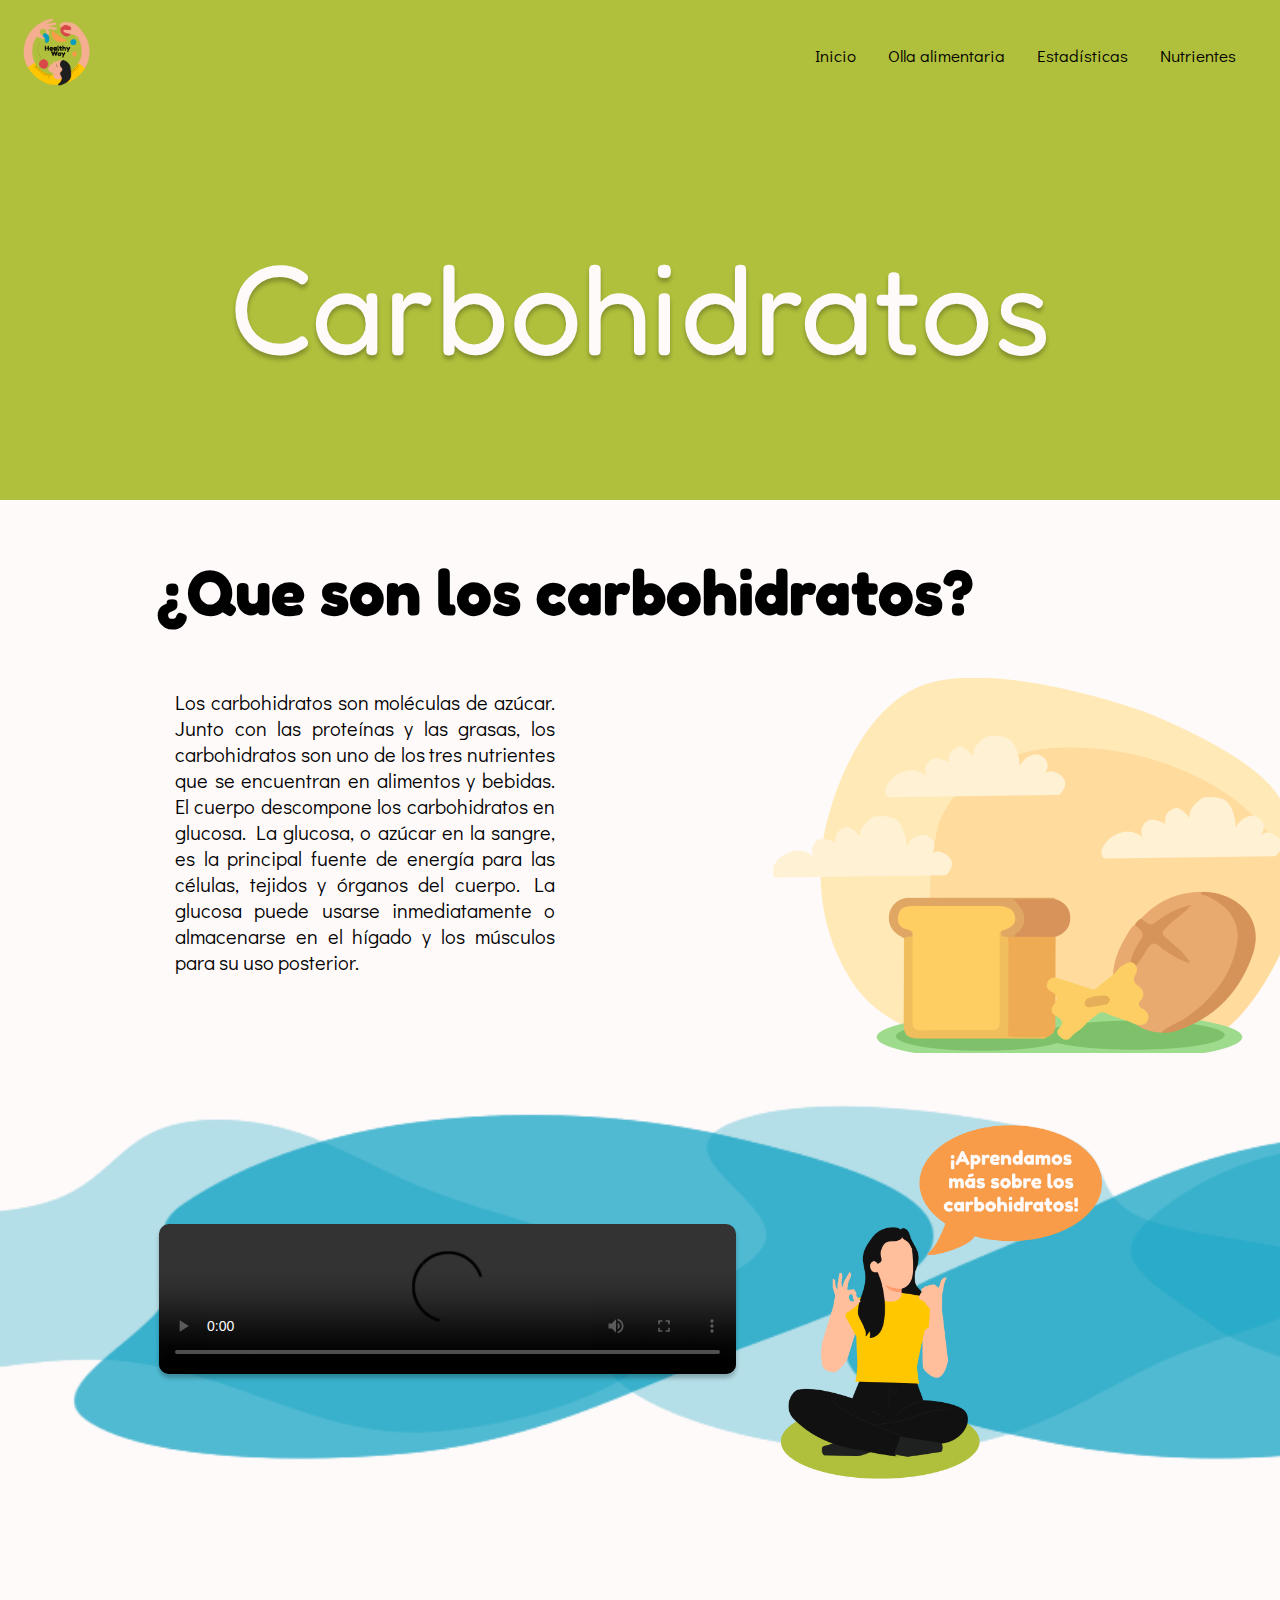
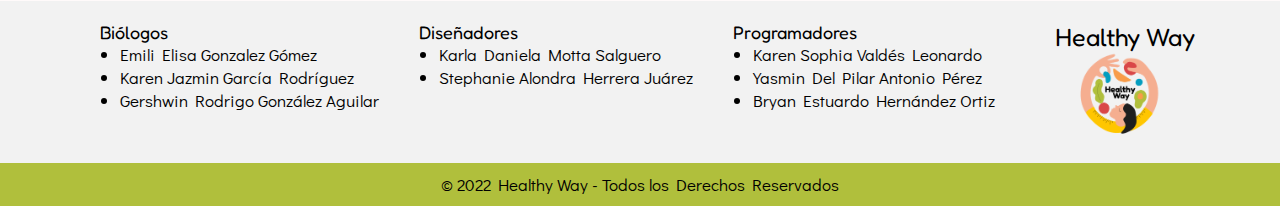
==== carbohidratos.html @ bb840975 "Se agrega footer a las demás pestañas" ====
<!DOCTYPE html>
<html lang="en">
<head>
    <!--LINKS CSS-->
    <link rel="stylesheet" href="Css/para_header.css">
    <link rel="stylesheet" href="Css/carbohidratos/información.css">
    <link rel="stylesheet" href="Css/carbohidratos/video.css">
    <link rel="stylesheet" href="Css/carbohidratos/alimentos.css">
    <link rel="stylesheet" href="Css/configuracion.css">
    <link rel="stylesheet" href="Css/footer.css">


    <!--LINK DE TIPOGRAFÍAS-->
        <!--FREDOKA ONE-->
    <link rel="preconnect" href="https://fonts.googleapis.com">
    <link rel="preconnect" href="https://fonts.gstatic.com" crossorigin>
    <link href="https://fonts.googleapis.com/css2?family=Fredoka+One&display=swap" rel="stylesheet">
    
        <!--DIDACT GOTHIC-->
    <link rel="preconnect" href="https://fonts.googleapis.com">
    <link rel="preconnect" href="https://fonts.gstatic.com" crossorigin>
    <link href="https://fonts.googleapis.com/css2?family=Didact+Gothic&display=swap" rel="stylesheet">

    <!--LOGO DE APLICACIÓN (PESTAÑA)-->
    <link rel="icon" href="./img/healthy-way-logo 1.png">
    <title>Carbohidratos</title>
</head>
<body>
    
    <!--SECCÓN YASMIN ANTONIO-->
    <!-- Header -->
    <div id="header" class="header"></div>

    <!-- Sección informativa -->
    <!-- Sección de video -->
    <div id="Info_Carbo" class="Info_Carbo"></div>

    <!--INFORMACIÓN SOBRE NUTRIENTES RICOS EN CARBOHIDRATOS-->
    <section id="alimentoC"></section>
    
    <!-- INFORMACIÓN DE INTEGRANTES DE EQUIPO HEALTHY WAY / YASMIN ANTONIO-->
    <footer id="colegas" class="colegas"></footer>
  

    <script src="./Js/carbohidratos.js" type="module"></script>
</body>
</html>
---- Css/para_header.css ----
/*ESTA ES LA BASE DEL HEADER*/
@media screen and  (max-width:136.5rem){
*{
    margin: 0px;
    padding: 0px;
    text-decoration: none;
    box-sizing: border-box;
    font-size: 17px;
    font-family: 'Didact Gothic', sans-serif;
}
.header{
    width: 100%;
    height: auto;
}
.para_header{
    width: 100%;
    height: 50rem;
    padding: 16px; 
    display: flex;
    background-color: var(--amarillo);
    flex-direction: column;
    justify-content: space-between;
    align-items: center;
    background-repeat: no-repeat;
    background-size: cover;
   
}
.para_header2{
    width: 100%;
    height: 50rem;
    padding: 16px; 
    display: flex;
    background-color: var(--verde);
    flex-direction: column;
    justify-content: space-between;
    align-items: center;
    background-repeat: no-repeat;
    background-size: cover;
}
.menu_principal{
    width:97vw;
    display: flex;
    flex-direction: row;
    justify-content: space-between;
}
.logo{
    width: 73px;
    height: 73px;
}
.nav{
    list-style: none;
    display: flex;
    width: 100%;
    justify-content: end;
    padding: 1%;
}
.para_menu{
    width: 70%;
    display: flex;
    justify-content: center;
    align-items: center;
}
.para_img{
    width: 30%;
}
.a{
    padding: 0px 16px ;
    color: #000000;
    
}

.a:hover{
    background-color: var(--blanco);
    border-radius: 2rem;
    padding: 10px 25px 10px 25px ;
    transition: 0.8s;
}
/*TITULO PROTEINAS*/
.titulo_proteina{
    width: 100%;
    height: auto;
    margin-bottom: 8%;
}
.tituloParaProteina{
    font-family: Fredoka One;
    font-size: 128px;
    font-weight: 400;
    line-height: 155px;
    letter-spacing: 0em;
    text-align: center;

    text-shadow: 0px 4px 4px rgba(0, 0, 0, 0.25);
    color: var(--blanco);
}
}
@media screen and  (max-width:37.5rem){

    .tituloParaProteina{
        color: violet;
    }

}
---- Css/carbohidratos/información.css ----
.Info_Carbo{
    width: 100%;
    height: auto;
    display: flex;
    flex-direction: row;
    justify-content: center;
}
.area2{
    width: 100%;
    margin: auto;
}
.alimentocar{
    width: 536px;
    height: 375px;
    margin-top: -35rem;
    margin-left: 80rem;
   
}
.paraTexto2{
    
    padding: 4%;
    display: flex;
    flex-direction: column;
    justify-content: center;
    align-items: center;
    border-top-left-radius: 2rem;
    border-top-right-radius: 2rem;
}

.titulo2{
    font-family:'Fredoka One', cursive;
    font-size: 64px;
    letter-spacing: 0em;
    text-align: left;
    margin-bottom: 1.5%;
    margin-left: -15rem;

}
.parrafo2{
    width: 380px;
    
    font-family: 'Didact Gothic', sans-serif;
    font-style: normal;
    font-size: 20px;
    text-align: justify;
    margin-left: -55rem;
    margin-top: 4rem;

}
---- Css/carbohidratos/video.css ----
.para_video2{
    width: 100%;
    margin: auto;
    padding: 5%;
    background-image: url(/img/Group_58.png);
    background-repeat: no-repeat;
    background-size: cover;
    margin-bottom: 3rem;
    
    display: flex;
    flex-direction: row;
    justify-content: center;
    align-items: center;
}
.elementosV2{
    width: 80%;
    display: flex;
    flex-direction: row;
    justify-content: center;
    align-items: center;
}
.contenedor_video2{
    width: 60%;

}
.video2{
    width: 100%;
    border-radius: 10px;
    box-shadow: 0px 4px 4px 0px rgba(0, 0, 0, 0.25);

}
.contenedor_personaje{
    width: 40%;
    display: flex;
    justify-content: center;
    align-items: center;
}
.sentadoDialogo{
    width: 90%;
}
---- Css/carbohidratos/alimentos.css ----
.alimentosC{
    width: 100%;
    height: auto;
    display: flex;
    justify-content: center;
    align-items: center;
    margin-bottom: 2%;
   
}
.ConoceC{
    width: 90%;
    height: auto;
    display: flex;
    justify-content: center;
    align-items: center;
}
.tituloC{
    font-family:'Fredoka One', cursive;
    font-size: 64px;
    text-align: center;
    display: none;
}
---- Css/configuracion.css ----
*{
    margin: 0;
    padding: 0;
    box-sizing: border-box;
}
html{
    font-size: 10px;
}
body{
    background-color: var(--blanco);
}

:root{
    --titulo: 'Fredoka One', cursive;
    --texto: 'Didact Gothic', sans-serif;

    /***************** COLORES **********************/
    --celeste: #049DBF;
    --verde: #B0BF3C;
    --amarillo: #FFC600;
    --naranja: #F89C49;
    --piel: #F6AE91;
    --rojo: #D94748;
    --blanco: #FFFAFA;
    --negro: #181818;

    /************** TAMAÑO (OPCIONAL)*************/
    --titulo1: 24px;
    --texto1: 14px;

}


@media screen and  (min-width:37.5rem){
    
}
@media screen and  (max-width:136.5rem){
    
}
@media screen and  (max-width:192rem){
    
}
---- Css/footer.css ----
.colegas{
    background-color: #F2F2F2;
    width: 100%;
    height: auto;

    display: flex;
    flex-direction: column;
    justify-content: center;
}
.caja1{
    display: flex;
    flex-direction: row;
    justify-content: center;
    padding-bottom: 2.5rem;
}

.carrera{
    font-family: 'Fredoka One';
    font-style: normal;
    font-weight: 400;
    font-size: 18px;
    line-height: 22px;
    margin-left: -2rem;
}
.nombre0{
    font-family: 'Fredoka One';
    font-style: normal;
    font-weight: 400;
    font-size: 2.5rem;
    line-height: 22px;

    padding-top: 2.5rem;
    padding-left: 4rem;
}
.logofooter{
    width: 86px;
    height: 87px;
    margin-top: 5rem;
    margin-left: -12rem;
}
.biologos{
   padding-left: -0.5rem;
   padding-top: 2rem;
   padding-right: 2rem;
   padding-bottom: 2rem;
}
.diseñadoras{
    padding-left: 4rem;
   padding-top: 2rem;
   padding-right: 2rem;
   padding-bottom: 2rem;
}
.programadores{
    padding-left: 4rem;
   padding-top: 2rem;
   padding-right: 2rem;
   padding-bottom: 2rem;
}
.derechos{
    width: 100%;
    height: 43px;
    background-color: var(--verde);
    display: flex;
    flex-direction: column;
    justify-content: center;

    text-align: center;
}
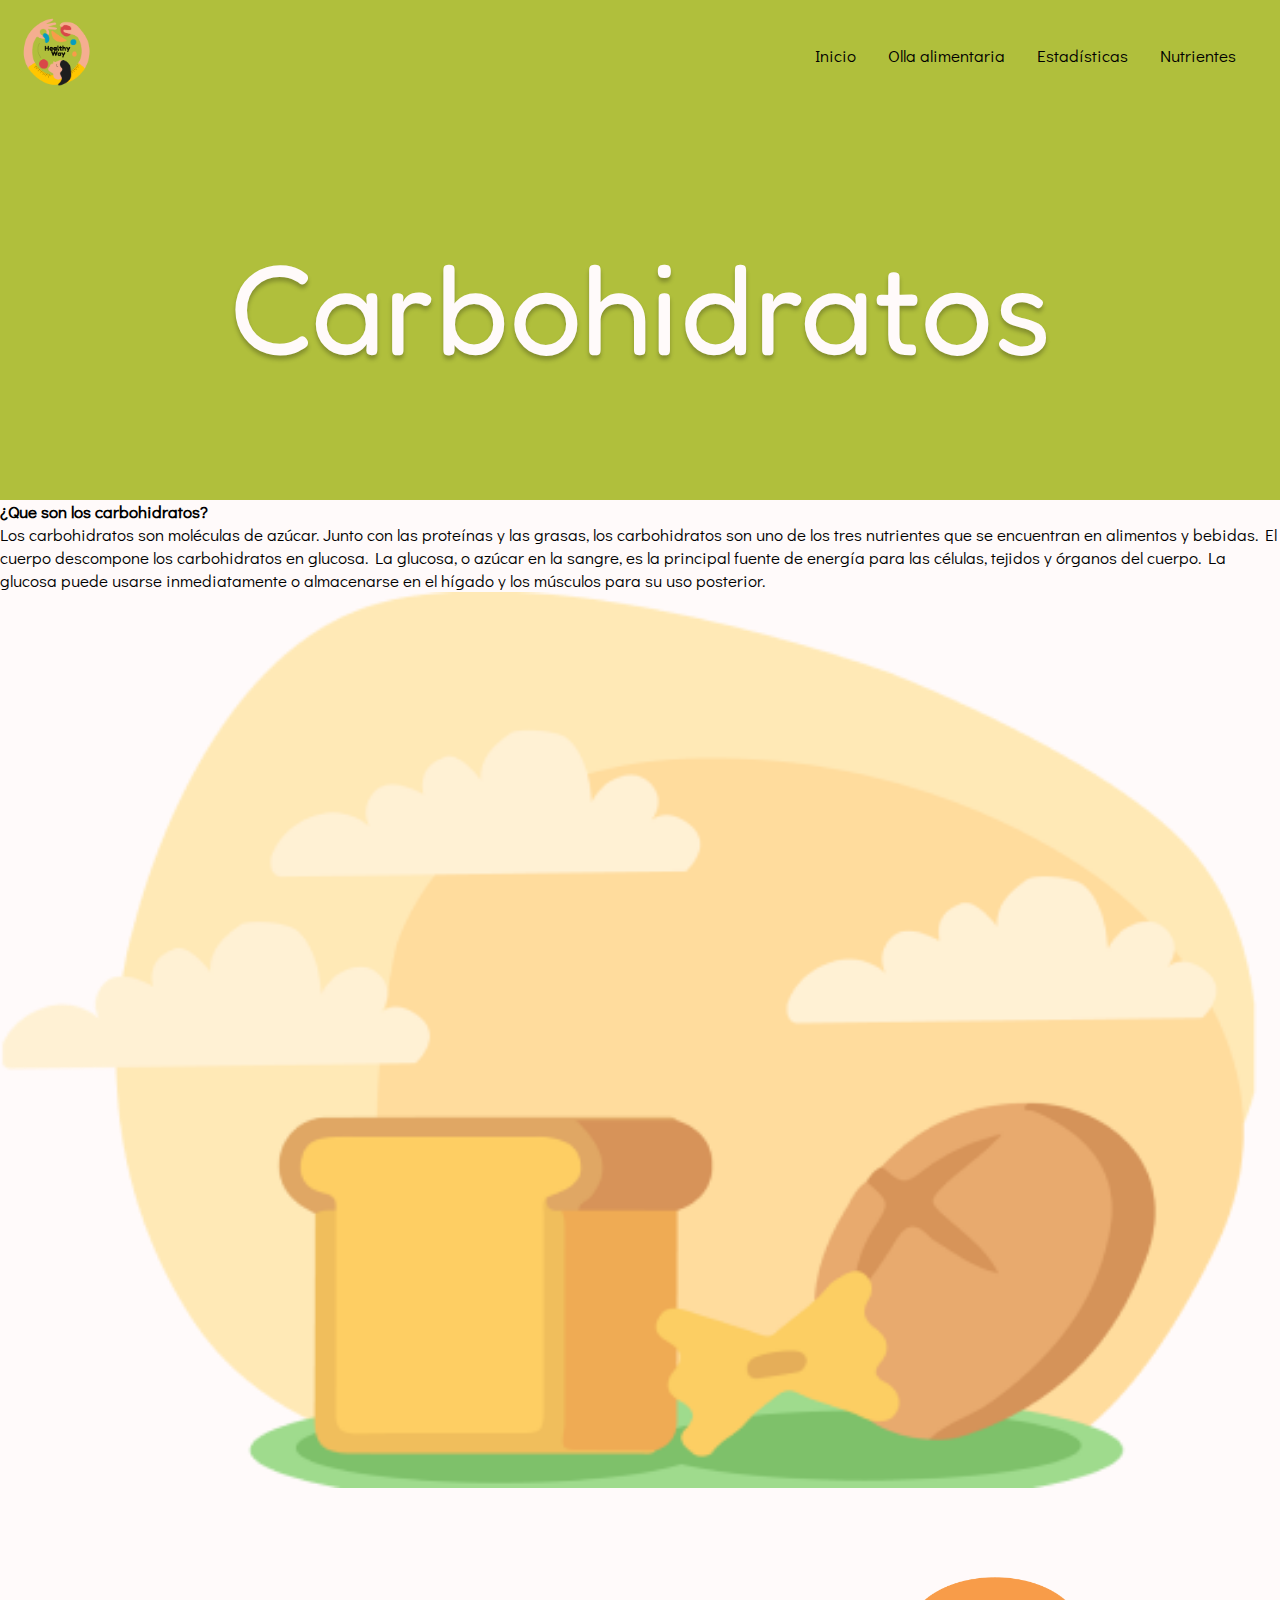
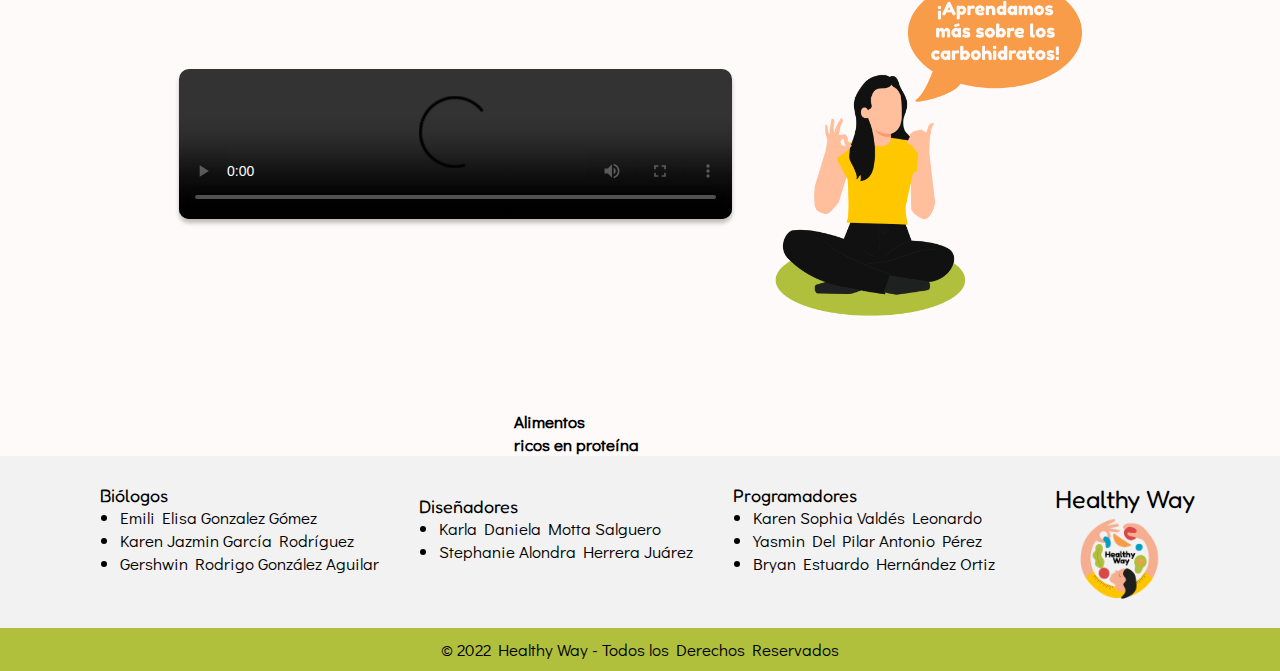
==== commit c2f2c6c3: "Se termina soporte para proteinas, el día 25 de septiembre. -Karen Valdés" ====
--- a/carbohidratos.html
+++ b/carbohidratos.html
@@ -1,6 +1,7 @@
 <!DOCTYPE html>
 <html lang="en">
 <head>
+    <meta name="viewport" content="width=device-width,initial-scale=1,maximum-scale=1"> 
     <!--LINKS CSS-->
     <link rel="stylesheet" href="Css/para_header.css">
     <link rel="stylesheet" href="Css/carbohidratos/información.css">
@@ -8,6 +9,8 @@
     <link rel="stylesheet" href="Css/carbohidratos/alimentos.css">
     <link rel="stylesheet" href="Css/configuracion.css">
     <link rel="stylesheet" href="Css/footer.css">
+    <!--ESTE ES RESPONSIVE PARA TELEFONO-->
+    <link rel="stylesheet" href="Css/responsive/para_telefono.css">
 
 
     <!--LINK DE TIPOGRAFÍAS-->
--- a/Css/para_header.css
+++ b/Css/para_header.css
@@ -1,5 +1,4 @@
 /*ESTA ES LA BASE DEL HEADER*/
-@media screen and  (max-width:136.5rem){
 *{
     margin: 0px;
     padding: 0px;
@@ -7,6 +6,9 @@
     box-sizing: border-box;
     font-size: 17px;
     font-family: 'Didact Gothic', sans-serif;
+}
+.img_de_proteinas{
+    display: none;
 }
 .header{
     width: 100%;
@@ -24,18 +26,6 @@
     background-repeat: no-repeat;
     background-size: cover;
    
-}
-.para_header2{
-    width: 100%;
-    height: 50rem;
-    padding: 16px; 
-    display: flex;
-    background-color: var(--verde);
-    flex-direction: column;
-    justify-content: space-between;
-    align-items: center;
-    background-repeat: no-repeat;
-    background-size: cover;
 }
 .menu_principal{
     width:97vw;
@@ -92,11 +82,59 @@
     text-shadow: 0px 4px 4px rgba(0, 0, 0, 0.25);
     color: var(--blanco);
 }
+.para_header2{
+    width: 100%;
+    height: 50rem;
+    padding: 16px; 
+    display: flex;
+    background-color: var(--verde);
+    flex-direction: column;
+    justify-content: space-between;
+    align-items: center;
+    background-repeat: no-repeat;
+    background-size: cover;
 }
-@media screen and  (max-width:37.5rem){
+@media (max-width:37.5rem){
+    *{
+        font-size: 1rem;
+    }
+    .Img1{
+        display: none;
+    }
+    .menu_principal{
+        margin-top: 4%;
+    }
+    .logo{
+        width: 40px;
+        height: 40px;
 
+    }
+    .para_menu{
+        width: 90%;
+    }
+    .para_img{
+        width: 10%;
+    }
+    .header{
+        padding: 0px;
+        justify-content: center;
+        align-items: center;
+    }
+    .general{
+        margin: 0px;
+    }
     .tituloParaProteina{
-        color: violet;
+        font-size: 50px;
+    }
+    .para_header{
+        height: 40rem;
+        justify-content: start;
+    }
+    .img_de_proteinas{
+        margin: auto;
+        width: 85%;
+        display: flex;
+        margin-top: -20%;
     }
 
 }--- a/Css/carbohidratos/información.css
+++ b/Css/carbohidratos/información.css
@@ -1,49 +1,79 @@
-.Info_Carbo{
+.Info_Pro{
     width: 100%;
     height: auto;
+    justify-content: center;
+    align-items: center;
+    margin-top: 2rem;
+}
+.area{
+    width: 100%;
+    margin: auto;
     display: flex;
     flex-direction: row;
     justify-content: center;
 }
-.area2{
-    width: 100%;
-    margin: auto;
+.Img1{
+    width: 48rem;
 }
-.alimentocar{
-    width: 536px;
-    height: 375px;
-    margin-top: -35rem;
-    margin-left: 80rem;
-   
-}
-.paraTexto2{
-    
+.paraTexto{
+    width: 50%;
     padding: 4%;
     display: flex;
     flex-direction: column;
     justify-content: center;
     align-items: center;
-    border-top-left-radius: 2rem;
-    border-top-right-radius: 2rem;
+
+}
+.paraTexto .titulo{
+    font-size: 43px;
 }
 
-.titulo2{
-    font-family:'Fredoka One', cursive;
-    font-size: 64px;
+.titulo{
+    font-family: Fredoka One;
+    font-weight: 400;
+    line-height: 77px;
     letter-spacing: 0em;
     text-align: left;
     margin-bottom: 1.5%;
-    margin-left: -15rem;
 
 }
-.parrafo2{
-    width: 380px;
-    
+.parrafo{
     font-family: 'Didact Gothic', sans-serif;
-    font-style: normal;
-    font-size: 20px;
-    text-align: justify;
-    margin-left: -55rem;
-    margin-top: 4rem;
+    font-size: 25.2px;
+    font-weight: 400;
+    line-height: 37px;
+    letter-spacing: 0em;
+    text-align:justify;
+
+}
+.nutri{
+    display: none;
+}
+
+@media (max-width:37.5rem){
+
+.paraTexto{
+    width: 100%;
+    margin-top: 4%;
+    padding: 5%;
+}
+.paraTexto .titulo{
+    font-size: 27px;
+}
+.parrafo{
+    font-size: 17px;
+}
+.para_nutri{
+    width: 100%;
+    height: auto;
+    display: flex;
+    justify-content: center;
+    align-items: center;
+}
+.nutri{
+    width: 70%;
+    display: flex;
+}
+
 
 }--- a/Css/carbohidratos/video.css
+++ b/Css/carbohidratos/video.css
@@ -2,7 +2,7 @@
     width: 100%;
     margin: auto;
     padding: 5%;
-    background-image: url(/img/Group_58.png);
+    background-image: url(https://i.postimg.cc/bYBq7Z0P/Group-58.png);
     background-repeat: no-repeat;
     background-size: cover;
     margin-bottom: 3rem;
@@ -37,4 +37,12 @@
 }
 .sentadoDialogo{
     width: 90%;
-}+}
+@media (max-width:37.5rem){
+
+    .sentadoDialogo{
+        display: none;
+    }
+
+    
+    }--- a/Css/carbohidratos/alimentos.css
+++ b/Css/carbohidratos/alimentos.css
@@ -1,4 +1,4 @@
-.alimentosC{
+.alimentocar{
     width: 100%;
     height: auto;
     display: flex;
@@ -19,4 +19,9 @@
     font-size: 64px;
     text-align: center;
     display: none;
+}
+@media (max-width:37.5rem){
+    .alimentocar{
+        display: none;
+    }
 }--- a/Css/configuracion.css
+++ b/Css/configuracion.css
@@ -31,12 +31,12 @@
 }
 
 
-@media screen and  (min-width:37.5rem){
+@media  (min-width:37.5rem){
     
 }
-@media screen and  (max-width:136.5rem){
+@media (max-width:136.5rem){
     
 }
-@media screen and  (max-width:192rem){
+@media (max-width:192rem){
     
 }--- a/Css/footer.css
+++ b/Css/footer.css
@@ -11,6 +11,7 @@
     display: flex;
     flex-direction: row;
     justify-content: center;
+    align-items: center;
     padding-bottom: 2.5rem;
 }
 
@@ -29,13 +30,13 @@
     font-size: 2.5rem;
     line-height: 22px;
 
-    padding-top: 2.5rem;
+    margin-top: -6rem;
     padding-left: 4rem;
 }
 .logofooter{
     width: 86px;
     height: 87px;
-    margin-top: 5rem;
+    margin-top: 6rem;
     margin-left: -12rem;
 }
 .biologos{
@@ -65,4 +66,89 @@
     justify-content: center;
 
     text-align: center;
+}
+.conjunto1{
+    display: none;
+}
+.union2{
+    display: none;
+}
+@media (max-width:37.5rem) {
+
+    .caja1{
+        flex-direction: column;
+        padding-bottom: 1rem;
+        padding: 3%;
+    }
+    .carrera{
+        font-size: 16px;
+    }
+    .nombre0{
+        display: none;
+    }
+    .logofooter{
+        display: none;
+    }
+    .union1{
+        width: 100%;
+        display: flex;
+        flex-direction: row;
+        justify-content: center;
+        align-items: center;
+    }
+    .conjunto1{
+        display: flex;
+        width: 30%;
+        margin-left: 9%;
+    }
+    .en_linea{
+        display: flex;
+        flex-direction: column;
+        justify-content: center;
+    }
+    .nombre0V{
+        font-family: 'Fredoka One';
+        font-style: normal;
+        font-weight: 400;
+        font-size: 1.5rem;
+    
+        padding-top: 0rem;
+        padding-left: 0rem;
+        }
+    .logofooterV{
+        width: 80px;
+        width: 80px;
+        margin-left: 1rem;
+    }
+    .union2{
+         width: 100%;
+        display: flex;
+    }
+    .biologos{
+        padding:0rem;
+    }
+    .diseñadoras{
+        display: none;
+    }   
+    .programadores{
+        display: none;
+    }
+    .diseñadorasV{
+        margin-left: 3rem;
+    
+    }
+    .programadoresV{
+        margin-left:3rem;
+    }
+    .derechos{
+        width: 100%;
+        height: 43px;
+        background-color: var(--verde);
+        display: flex;
+        flex-direction: column;
+        justify-content: center;
+        
+        text-align: center;
+    }
+
 }--- a/Css/responsive/para_telefono.css
+++ b/Css/responsive/para_telefono.css
@@ -0,0 +1,28 @@
+/*AQUÍ SE ENCONTRARAN TODO EL CSS RELACIONADO AL RESPONSIVE PARA TELEFONO*/
+
+/******** HEADER DE HOME ********/
+@media (max-width:37.5rem){
+
+
+    /******** HOME ********/
+
+
+    /******** FOOTER ********/  
+
+
+    /********AREA INFORMATIVA 1 POR KAREN VALDES********/
+
+
+    /*TODA LA INFORMACION DE DESDE LA OLLA HASTA LOS NUTRIENTES*/
+       
+
+    
+    /* HEADER AMARILLO - PARA PROTEINAS */  
+
+
+
+
+
+
+    }
+
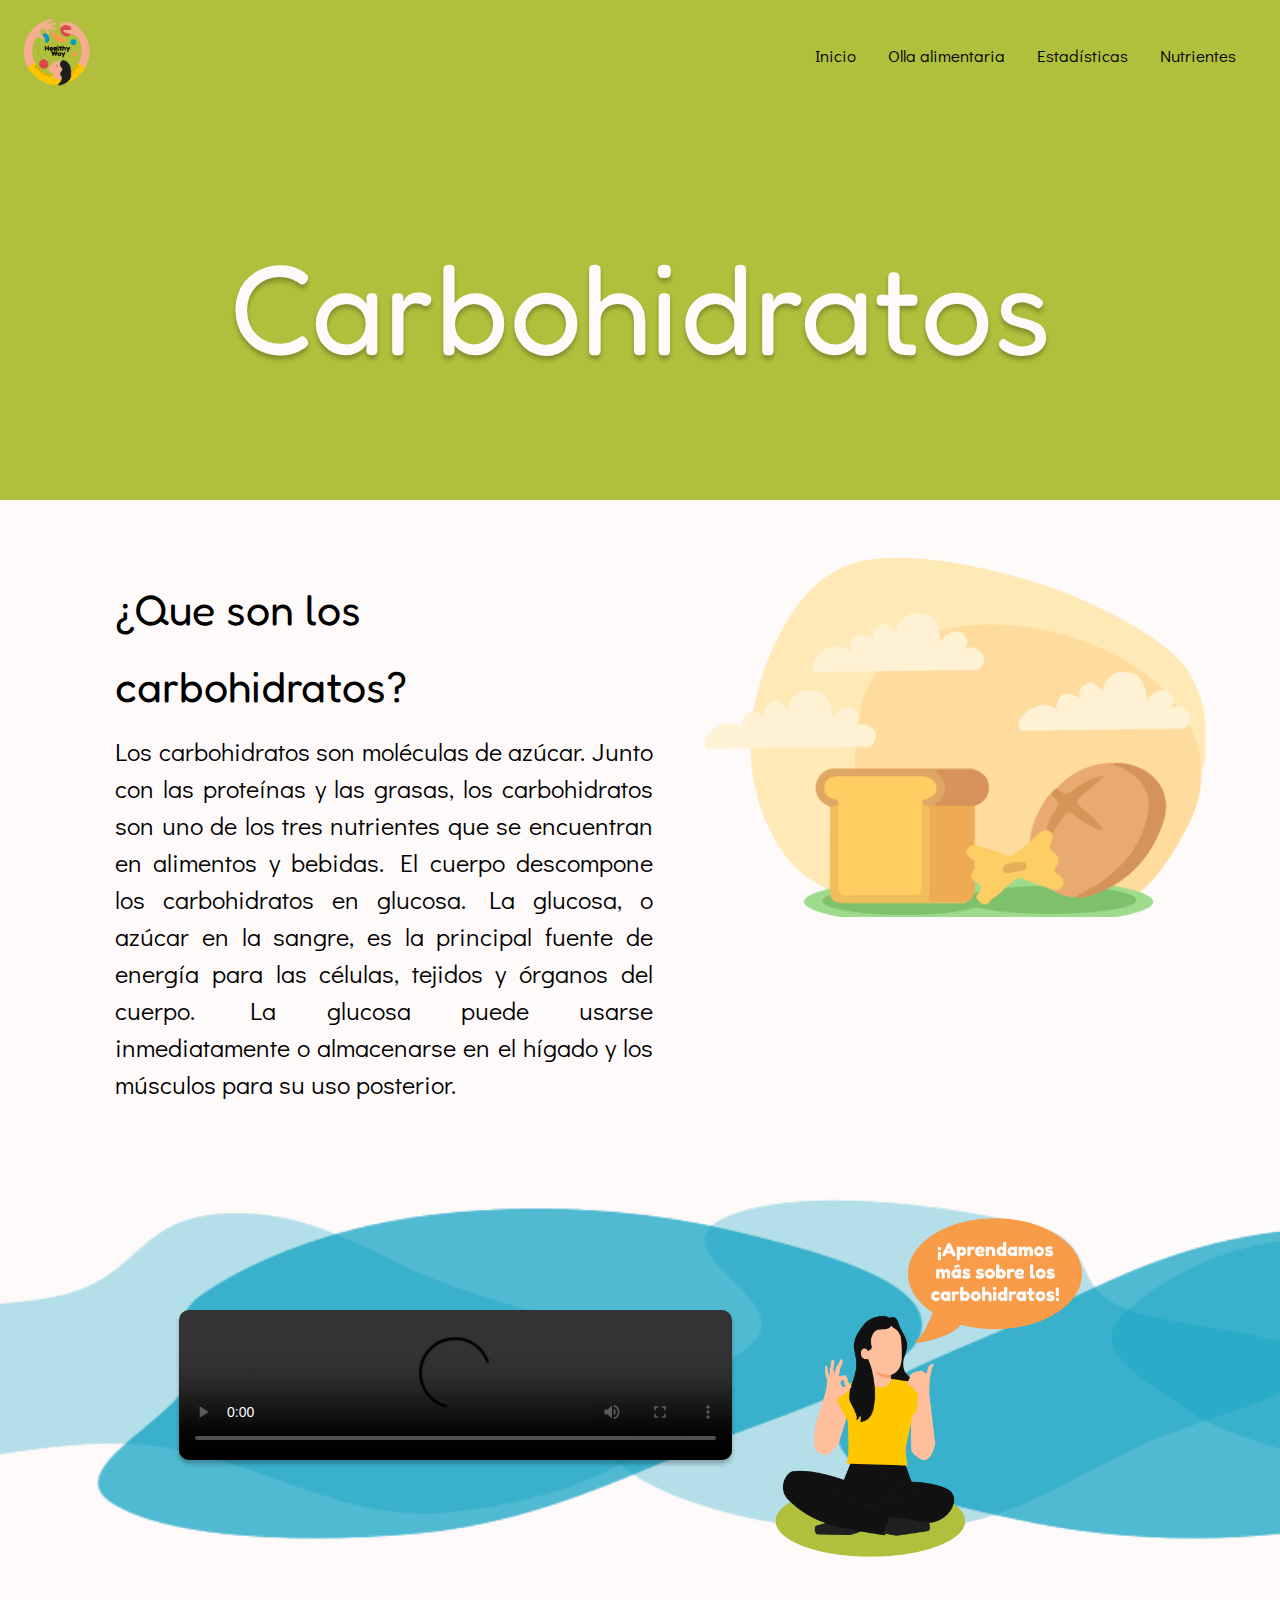
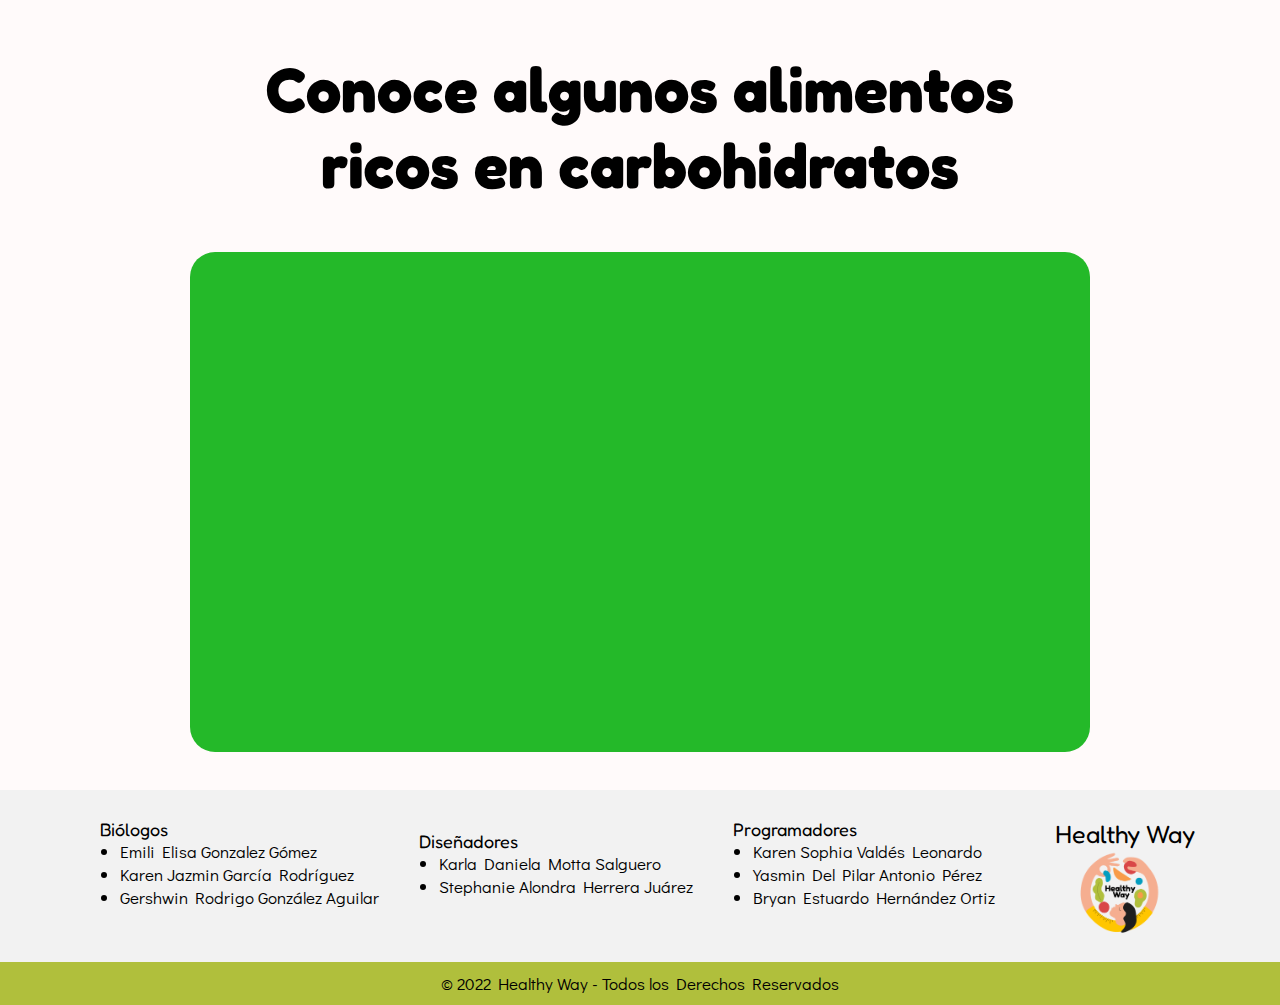
==== commit 72ca1242: "Se termina el responsive de los archivos existentes, el dia 26 de septiembre. -Karen Valdes" ====
--- a/carbohidratos.html
+++ b/carbohidratos.html
@@ -9,8 +9,6 @@
     <link rel="stylesheet" href="Css/carbohidratos/alimentos.css">
     <link rel="stylesheet" href="Css/configuracion.css">
     <link rel="stylesheet" href="Css/footer.css">
-    <!--ESTE ES RESPONSIVE PARA TELEFONO-->
-    <link rel="stylesheet" href="Css/responsive/para_telefono.css">
 
 
     <!--LINK DE TIPOGRAFÍAS-->
@@ -47,4 +45,4 @@
 
     <script src="./Js/carbohidratos.js" type="module"></script>
 </body>
-</html>+</html>
--- a/Css/para_header.css
+++ b/Css/para_header.css
@@ -71,7 +71,7 @@
     height: auto;
     margin-bottom: 8%;
 }
-.tituloParaProteina{
+.tituloParaProteina, .tituloParacarbo{
     font-family: Fredoka One;
     font-size: 128px;
     font-weight: 400;
@@ -93,6 +93,9 @@
     align-items: center;
     background-repeat: no-repeat;
     background-size: cover;
+}
+.img_de_carbohidratos{
+    display: none;
 }
 @media (max-width:37.5rem){
     *{
@@ -126,15 +129,24 @@
     .tituloParaProteina{
         font-size: 50px;
     }
+    .tituloParacarbo{
+        font-size: 50px;
+    }
     .para_header{
         height: 40rem;
         justify-content: start;
     }
-    .img_de_proteinas{
+    .para_header2{
+        height: 40rem;
+        justify-content: start;
+    }
+    .img_de_proteinas, .img_de_carbohidratos{
         margin: auto;
         width: 85%;
         display: flex;
         margin-top: -20%;
     }
-
+    .img_de_carbohidratos{
+        margin-top: -1rem;
+    }
 }--- a/Css/carbohidratos/información.css
+++ b/Css/carbohidratos/información.css
@@ -1,11 +1,11 @@
-.Info_Pro{
+.Info_Carbo{
     width: 100%;
     height: auto;
     justify-content: center;
     align-items: center;
     margin-top: 2rem;
 }
-.area{
+.area2{
     width: 100%;
     margin: auto;
     display: flex;
@@ -15,7 +15,7 @@
 .Img1{
     width: 48rem;
 }
-.paraTexto{
+.paraTexto2{
     width: 50%;
     padding: 4%;
     display: flex;
@@ -24,11 +24,11 @@
     align-items: center;
 
 }
-.paraTexto .titulo{
+.paraTexto2 .titulo2{
     font-size: 43px;
 }
 
-.titulo{
+.titulo2{
     font-family: Fredoka One;
     font-weight: 400;
     line-height: 77px;
@@ -37,7 +37,7 @@
     margin-bottom: 1.5%;
 
 }
-.parrafo{
+.parrafo2{
     font-family: 'Didact Gothic', sans-serif;
     font-size: 25.2px;
     font-weight: 400;
@@ -46,21 +46,31 @@
     text-align:justify;
 
 }
-.nutri{
+.nutri2{
     display: none;
 }
 
 @media (max-width:37.5rem){
 
-.paraTexto{
+.Info_Carbo{
+    width: 100%;
+    height: auto;
+    border-radius: 25px 25px 0px  0px;
+    background-color: var(--blanco);
+    justify-content: center;
+    align-items: center;
+    margin-top: -2rem;
+    padding-top: 4rem;
+}
+.paraTexto2{
     width: 100%;
     margin-top: 4%;
     padding: 5%;
 }
-.paraTexto .titulo{
-    font-size: 27px;
+.paraTexto2 .titulo2{
+    font-size: 24px;
 }
-.parrafo{
+.parrafo2{
     font-size: 17px;
 }
 .para_nutri{
@@ -70,8 +80,8 @@
     justify-content: center;
     align-items: center;
 }
-.nutri{
-    width: 70%;
+.nutri2{
+    width: 85%;
     display: flex;
 }
 
--- a/Css/carbohidratos/video.css
+++ b/Css/carbohidratos/video.css
@@ -2,7 +2,7 @@
     width: 100%;
     margin: auto;
     padding: 5%;
-    background-image: url(https://i.postimg.cc/bYBq7Z0P/Group-58.png);
+    background-image: url(/img/Group_58.png);
     background-repeat: no-repeat;
     background-size: cover;
     margin-bottom: 3rem;
@@ -43,6 +43,26 @@
     .sentadoDialogo{
         display: none;
     }
-
+    .para_video2{
+        margin-top: 6%;
+        height: 100%;
+        background-image: url(/img/Group_37.png);
+        padding-bottom: 0rem;
+    }
+    .elementosV2{
+        width: 100%;
+        height: 30rem;
+        margin-top: 4rem;
+        margin-bottom: 2rem;
+        display: flex;
+        flex-direction: row;
+        justify-content: center;
+        align-items: center;
+    }
+    .contenedor_video2 {
+        width: 300rem;
+        padding: 5%;
+    
+    }
     
     }--- a/Css/carbohidratos/alimentos.css
+++ b/Css/carbohidratos/alimentos.css
@@ -1,4 +1,14 @@
 .alimentocar{
+    width: 40%;
+    height: 40%;
+    margin-top: 3%;
+    display: flex;
+    justify-content: center;
+    align-items: center;
+    margin-bottom: 2%;
+   
+}
+.alimentosC{
     width: 100%;
     height: auto;
     display: flex;
@@ -15,12 +25,49 @@
     align-items: center;
 }
 .tituloC{
-    font-family:'Fredoka One', cursive;
-    font-size: 64px;
+    font-size: 63px;
     text-align: center;
+    font-family: Fredoka One;
+    margin-bottom: 2%;
+
+}
+.tituloD{
     display: none;
 }
+.InfoAlimento{
+    width: 100%;
+    height: auto;
+    display: flex;
+    justify-content: center;
+    align-items: center;
+    margin-bottom:3%;
+}
+.contenido_pro{
+    width: 90rem;
+    height: 50rem;
+    border-radius: 25px;
+    background-color: rgb(36, 185, 41); 
+
+}
 @media (max-width:37.5rem){
+    .tituloC{
+        display: none;
+}
+
+    .tituloD{
+        display: flex;
+        font-size: 35px;
+        text-align: center;
+        font-family: Fredoka One;
+    }
+    .contenido_pro{
+        width: 90rem;
+        height: 50rem;
+        margin: 5%;
+        border-radius: 25px;
+        background-color: rgb(74, 232, 53); 
+    
+    }
     .alimentocar{
         display: none;
     }
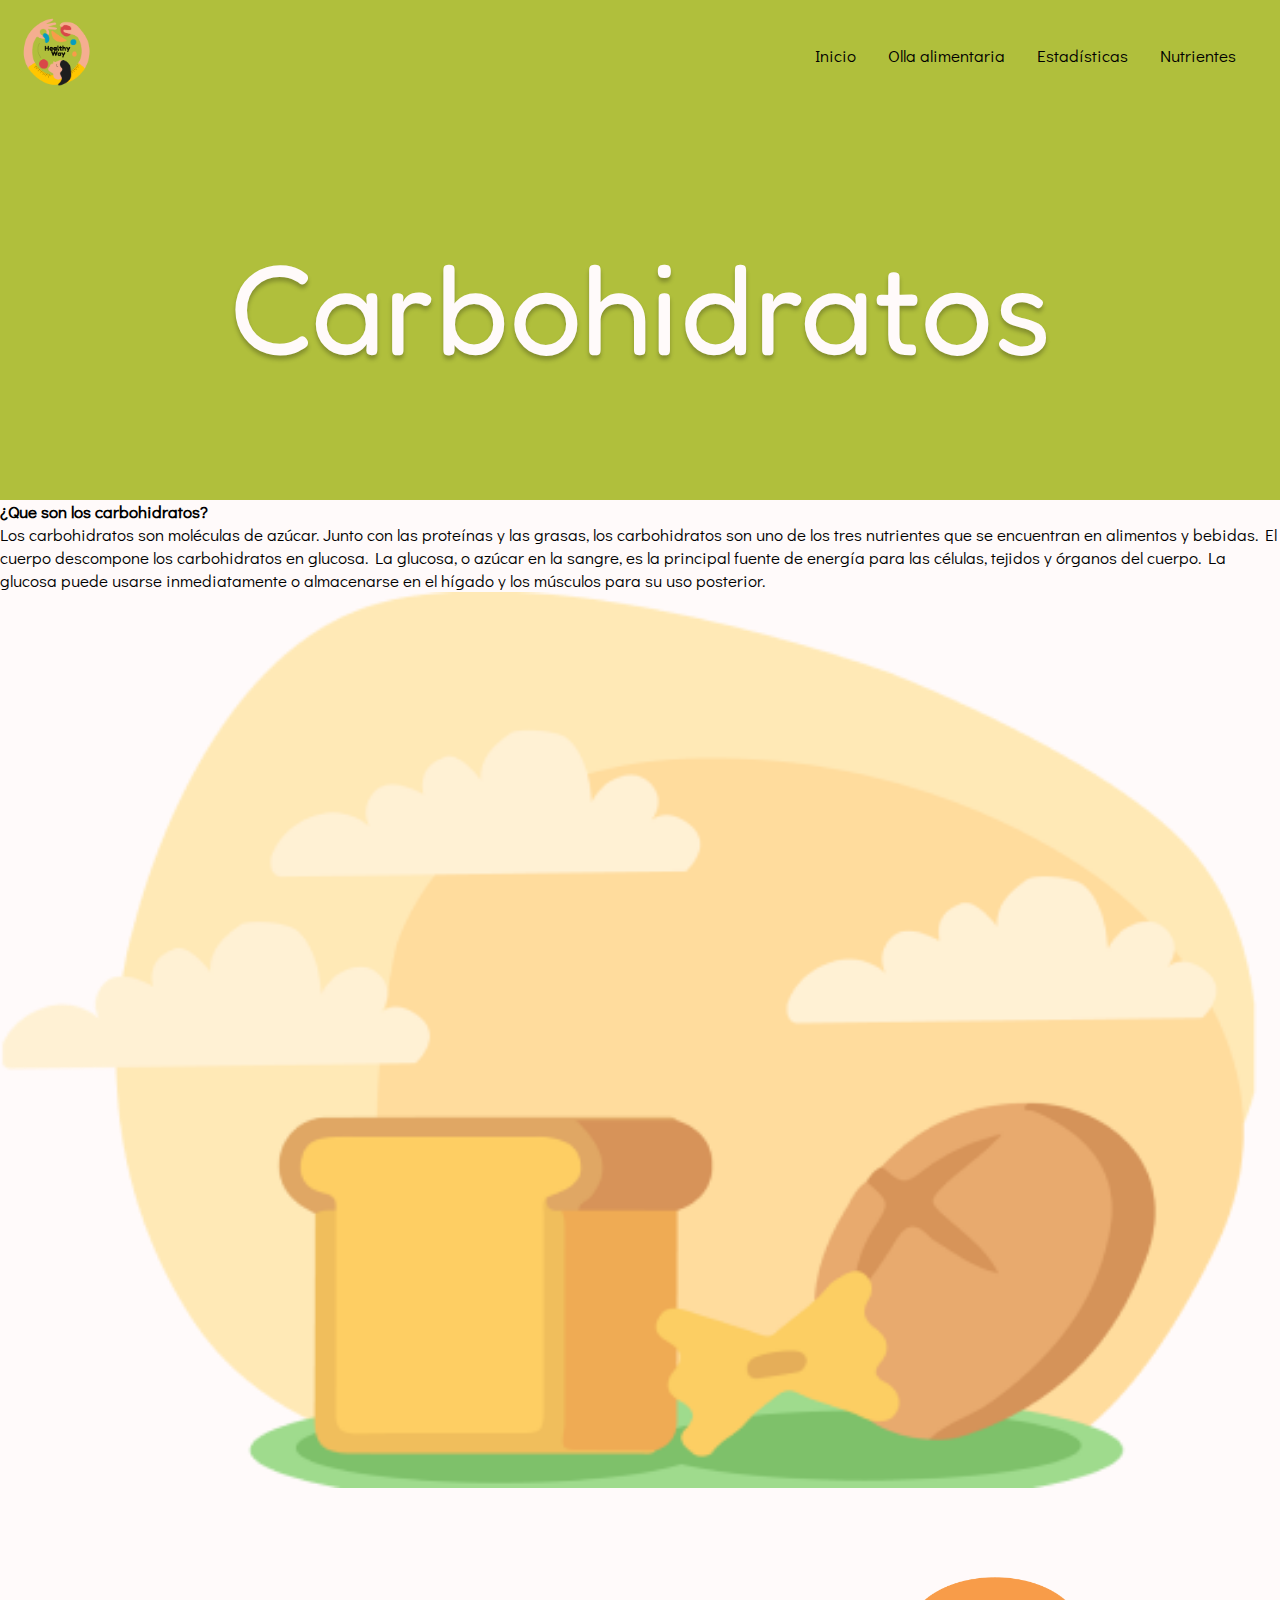
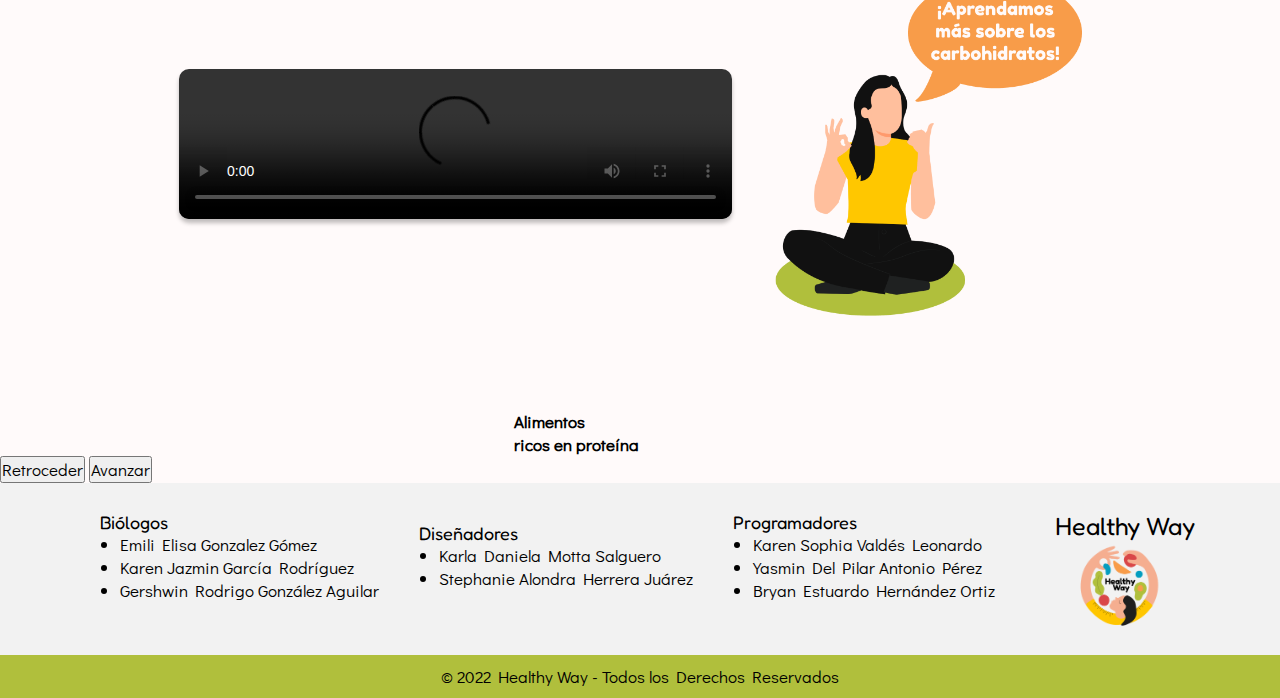
==== commit 4bbf2a8e: "prueba01" ====
--- a/carbohidratos.html
+++ b/carbohidratos.html
@@ -9,6 +9,8 @@
     <link rel="stylesheet" href="Css/carbohidratos/alimentos.css">
     <link rel="stylesheet" href="Css/configuracion.css">
     <link rel="stylesheet" href="Css/footer.css">
+    <!--ESTE ES RESPONSIVE PARA TELEFONO-->
+    <link rel="stylesheet" href="Css/responsive/para_telefono.css">
 
 
     <!--LINK DE TIPOGRAFÍAS-->
@@ -42,7 +44,8 @@
     <!-- INFORMACIÓN DE INTEGRANTES DE EQUIPO HEALTHY WAY / YASMIN ANTONIO-->
     <footer id="colegas" class="colegas"></footer>
   
-
+    <!--CONECCIONES JS-->
     <script src="./Js/carbohidratos.js" type="module"></script>
+    <script src="./Js/data/alimentos_carbohidratos.js"></script>
 </body>
-</html>
+</html>--- a/Css/para_header.css
+++ b/Css/para_header.css
@@ -71,7 +71,7 @@
     height: auto;
     margin-bottom: 8%;
 }
-.tituloParaProteina, .tituloParacarbo{
+.tituloParaProteina{
     font-family: Fredoka One;
     font-size: 128px;
     font-weight: 400;
@@ -93,9 +93,6 @@
     align-items: center;
     background-repeat: no-repeat;
     background-size: cover;
-}
-.img_de_carbohidratos{
-    display: none;
 }
 @media (max-width:37.5rem){
     *{
@@ -129,24 +126,15 @@
     .tituloParaProteina{
         font-size: 50px;
     }
-    .tituloParacarbo{
-        font-size: 50px;
-    }
     .para_header{
         height: 40rem;
         justify-content: start;
     }
-    .para_header2{
-        height: 40rem;
-        justify-content: start;
-    }
-    .img_de_proteinas, .img_de_carbohidratos{
+    .img_de_proteinas{
         margin: auto;
         width: 85%;
         display: flex;
         margin-top: -20%;
     }
-    .img_de_carbohidratos{
-        margin-top: -1rem;
-    }
+
 }--- a/Css/carbohidratos/información.css
+++ b/Css/carbohidratos/información.css
@@ -1,11 +1,11 @@
-.Info_Carbo{
+.Info_Pro{
     width: 100%;
     height: auto;
     justify-content: center;
     align-items: center;
     margin-top: 2rem;
 }
-.area2{
+.area{
     width: 100%;
     margin: auto;
     display: flex;
@@ -15,7 +15,7 @@
 .Img1{
     width: 48rem;
 }
-.paraTexto2{
+.paraTexto{
     width: 50%;
     padding: 4%;
     display: flex;
@@ -24,11 +24,11 @@
     align-items: center;
 
 }
-.paraTexto2 .titulo2{
+.paraTexto .titulo{
     font-size: 43px;
 }
 
-.titulo2{
+.titulo{
     font-family: Fredoka One;
     font-weight: 400;
     line-height: 77px;
@@ -37,7 +37,7 @@
     margin-bottom: 1.5%;
 
 }
-.parrafo2{
+.parrafo{
     font-family: 'Didact Gothic', sans-serif;
     font-size: 25.2px;
     font-weight: 400;
@@ -46,31 +46,21 @@
     text-align:justify;
 
 }
-.nutri2{
+.nutri{
     display: none;
 }
 
 @media (max-width:37.5rem){
 
-.Info_Carbo{
-    width: 100%;
-    height: auto;
-    border-radius: 25px 25px 0px  0px;
-    background-color: var(--blanco);
-    justify-content: center;
-    align-items: center;
-    margin-top: -2rem;
-    padding-top: 4rem;
-}
-.paraTexto2{
+.paraTexto{
     width: 100%;
     margin-top: 4%;
     padding: 5%;
 }
-.paraTexto2 .titulo2{
-    font-size: 24px;
+.paraTexto .titulo{
+    font-size: 27px;
 }
-.parrafo2{
+.parrafo{
     font-size: 17px;
 }
 .para_nutri{
@@ -80,8 +70,8 @@
     justify-content: center;
     align-items: center;
 }
-.nutri2{
-    width: 85%;
+.nutri{
+    width: 70%;
     display: flex;
 }
 
--- a/Css/carbohidratos/video.css
+++ b/Css/carbohidratos/video.css
@@ -2,7 +2,7 @@
     width: 100%;
     margin: auto;
     padding: 5%;
-    background-image: url(/img/Group_58.png);
+    background-image: url(https://i.postimg.cc/bYBq7Z0P/Group-58.png);
     background-repeat: no-repeat;
     background-size: cover;
     margin-bottom: 3rem;
@@ -43,26 +43,6 @@
     .sentadoDialogo{
         display: none;
     }
-    .para_video2{
-        margin-top: 6%;
-        height: 100%;
-        background-image: url(/img/Group_37.png);
-        padding-bottom: 0rem;
-    }
-    .elementosV2{
-        width: 100%;
-        height: 30rem;
-        margin-top: 4rem;
-        margin-bottom: 2rem;
-        display: flex;
-        flex-direction: row;
-        justify-content: center;
-        align-items: center;
-    }
-    .contenedor_video2 {
-        width: 300rem;
-        padding: 5%;
-    
-    }
+
     
     }--- a/Css/carbohidratos/alimentos.css
+++ b/Css/carbohidratos/alimentos.css
@@ -1,14 +1,4 @@
 .alimentocar{
-    width: 40%;
-    height: 40%;
-    margin-top: 3%;
-    display: flex;
-    justify-content: center;
-    align-items: center;
-    margin-bottom: 2%;
-   
-}
-.alimentosC{
     width: 100%;
     height: auto;
     display: flex;
@@ -25,49 +15,12 @@
     align-items: center;
 }
 .tituloC{
-    font-size: 63px;
+    font-family:'Fredoka One', cursive;
+    font-size: 64px;
     text-align: center;
-    font-family: Fredoka One;
-    margin-bottom: 2%;
-
-}
-.tituloD{
     display: none;
 }
-.InfoAlimento{
-    width: 100%;
-    height: auto;
-    display: flex;
-    justify-content: center;
-    align-items: center;
-    margin-bottom:3%;
-}
-.contenido_pro{
-    width: 90rem;
-    height: 50rem;
-    border-radius: 25px;
-    background-color: rgb(36, 185, 41); 
-
-}
 @media (max-width:37.5rem){
-    .tituloC{
-        display: none;
-}
-
-    .tituloD{
-        display: flex;
-        font-size: 35px;
-        text-align: center;
-        font-family: Fredoka One;
-    }
-    .contenido_pro{
-        width: 90rem;
-        height: 50rem;
-        margin: 5%;
-        border-radius: 25px;
-        background-color: rgb(74, 232, 53); 
-    
-    }
     .alimentocar{
         display: none;
     }
--- a/Css/responsive/para_telefono.css
+++ b/Css/responsive/para_telefono.css
@@ -0,0 +1,28 @@
+/*AQUÍ SE ENCONTRARAN TODO EL CSS RELACIONADO AL RESPONSIVE PARA TELEFONO*/
+
+/******** HEADER DE HOME ********/
+@media (max-width:37.5rem){
+
+
+    /******** HOME ********/
+
+
+    /******** FOOTER ********/  
+
+
+    /********AREA INFORMATIVA 1 POR KAREN VALDES********/
+
+
+    /*TODA LA INFORMACION DE DESDE LA OLLA HASTA LOS NUTRIENTES*/
+       
+
+    
+    /* HEADER AMARILLO - PARA PROTEINAS */  
+
+
+
+
+
+
+    }
+
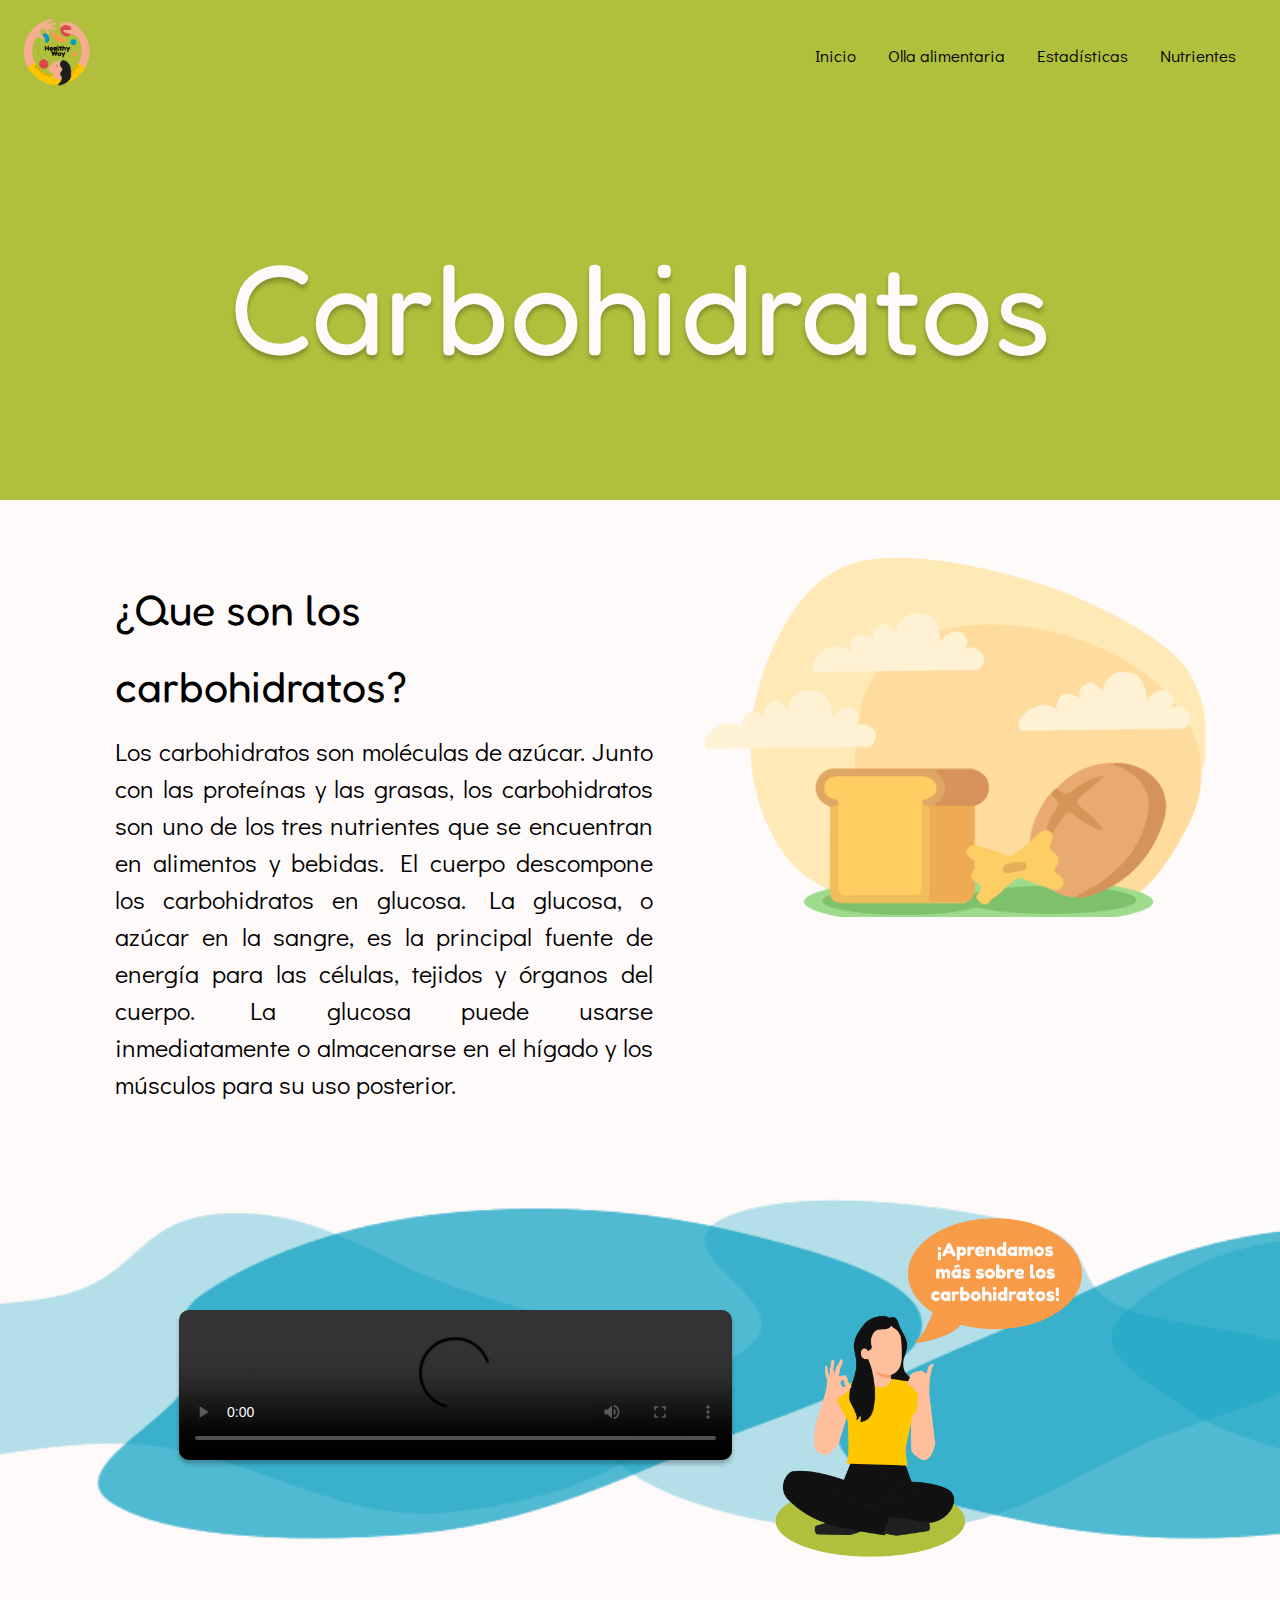
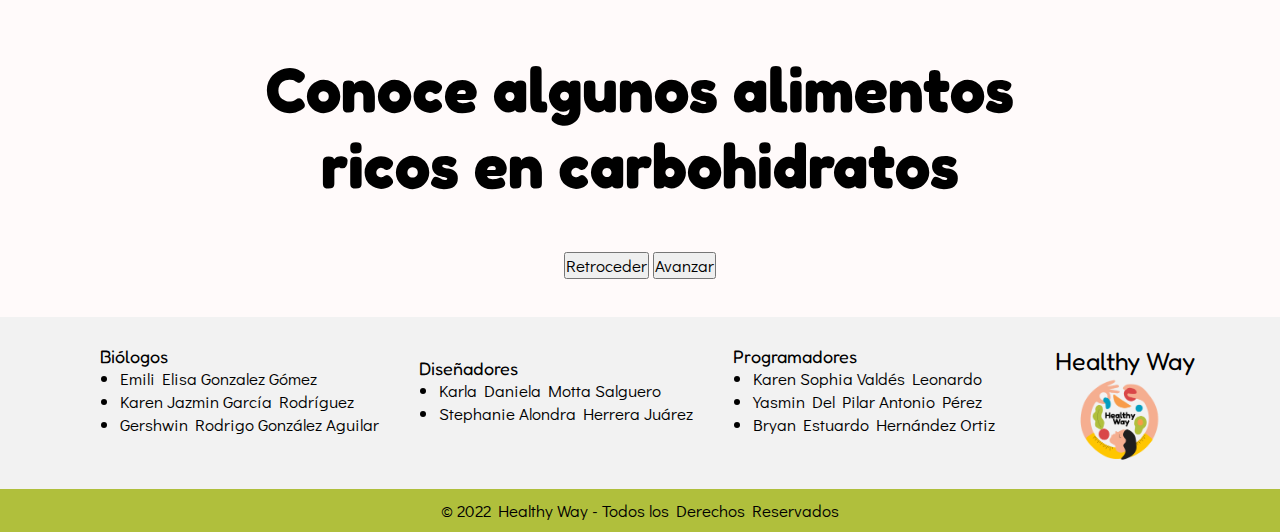
==== commit 9a630844: "Merge branch 'main' of github.com:ypantonio/Proyecto_APS into main" ====
--- a/carbohidratos.html
+++ b/carbohidratos.html
@@ -9,8 +9,6 @@
     <link rel="stylesheet" href="Css/carbohidratos/alimentos.css">
     <link rel="stylesheet" href="Css/configuracion.css">
     <link rel="stylesheet" href="Css/footer.css">
-    <!--ESTE ES RESPONSIVE PARA TELEFONO-->
-    <link rel="stylesheet" href="Css/responsive/para_telefono.css">
 
 
     <!--LINK DE TIPOGRAFÍAS-->
@@ -48,4 +46,4 @@
     <script src="./Js/carbohidratos.js" type="module"></script>
     <script src="./Js/data/alimentos_carbohidratos.js"></script>
 </body>
-</html>+</html>
--- a/Css/para_header.css
+++ b/Css/para_header.css
@@ -71,7 +71,7 @@
     height: auto;
     margin-bottom: 8%;
 }
-.tituloParaProteina{
+.tituloParaProteina, .tituloParacarbo{
     font-family: Fredoka One;
     font-size: 128px;
     font-weight: 400;
@@ -93,6 +93,9 @@
     align-items: center;
     background-repeat: no-repeat;
     background-size: cover;
+}
+.img_de_carbohidratos{
+    display: none;
 }
 @media (max-width:37.5rem){
     *{
@@ -126,15 +129,24 @@
     .tituloParaProteina{
         font-size: 50px;
     }
+    .tituloParacarbo{
+        font-size: 50px;
+    }
     .para_header{
         height: 40rem;
         justify-content: start;
     }
-    .img_de_proteinas{
+    .para_header2{
+        height: 40rem;
+        justify-content: start;
+    }
+    .img_de_proteinas, .img_de_carbohidratos{
         margin: auto;
         width: 85%;
         display: flex;
         margin-top: -20%;
     }
-
+    .img_de_carbohidratos{
+        margin-top: -1rem;
+    }
 }--- a/Css/carbohidratos/información.css
+++ b/Css/carbohidratos/información.css
@@ -1,11 +1,11 @@
-.Info_Pro{
+.Info_Carbo{
     width: 100%;
     height: auto;
     justify-content: center;
     align-items: center;
     margin-top: 2rem;
 }
-.area{
+.area2{
     width: 100%;
     margin: auto;
     display: flex;
@@ -15,7 +15,7 @@
 .Img1{
     width: 48rem;
 }
-.paraTexto{
+.paraTexto2{
     width: 50%;
     padding: 4%;
     display: flex;
@@ -24,11 +24,11 @@
     align-items: center;
 
 }
-.paraTexto .titulo{
+.paraTexto2 .titulo2{
     font-size: 43px;
 }
 
-.titulo{
+.titulo2{
     font-family: Fredoka One;
     font-weight: 400;
     line-height: 77px;
@@ -37,7 +37,7 @@
     margin-bottom: 1.5%;
 
 }
-.parrafo{
+.parrafo2{
     font-family: 'Didact Gothic', sans-serif;
     font-size: 25.2px;
     font-weight: 400;
@@ -46,21 +46,31 @@
     text-align:justify;
 
 }
-.nutri{
+.nutri2{
     display: none;
 }
 
 @media (max-width:37.5rem){
 
-.paraTexto{
+.Info_Carbo{
+    width: 100%;
+    height: auto;
+    border-radius: 25px 25px 0px  0px;
+    background-color: var(--blanco);
+    justify-content: center;
+    align-items: center;
+    margin-top: -2rem;
+    padding-top: 4rem;
+}
+.paraTexto2{
     width: 100%;
     margin-top: 4%;
     padding: 5%;
 }
-.paraTexto .titulo{
-    font-size: 27px;
+.paraTexto2 .titulo2{
+    font-size: 24px;
 }
-.parrafo{
+.parrafo2{
     font-size: 17px;
 }
 .para_nutri{
@@ -70,8 +80,8 @@
     justify-content: center;
     align-items: center;
 }
-.nutri{
-    width: 70%;
+.nutri2{
+    width: 85%;
     display: flex;
 }
 
--- a/Css/carbohidratos/video.css
+++ b/Css/carbohidratos/video.css
@@ -2,7 +2,7 @@
     width: 100%;
     margin: auto;
     padding: 5%;
-    background-image: url(https://i.postimg.cc/bYBq7Z0P/Group-58.png);
+    background-image: url(/img/Group_58.png);
     background-repeat: no-repeat;
     background-size: cover;
     margin-bottom: 3rem;
@@ -43,6 +43,26 @@
     .sentadoDialogo{
         display: none;
     }
-
+    .para_video2{
+        margin-top: 6%;
+        height: 100%;
+        background-image: url(https://i.postimg.cc/NfyNmf3B/Group-37.png);
+        padding-bottom: 0rem;
+    }
+    .elementosV2{
+        width: 100%;
+        height: 30rem;
+        margin-top: 4rem;
+        margin-bottom: 2rem;
+        display: flex;
+        flex-direction: row;
+        justify-content: center;
+        align-items: center;
+    }
+    .contenedor_video2 {
+        width: 300rem;
+        padding: 5%;
+    
+    }
     
     }--- a/Css/carbohidratos/alimentos.css
+++ b/Css/carbohidratos/alimentos.css
@@ -1,4 +1,14 @@
 .alimentocar{
+    width: 40%;
+    height: 40%;
+    margin-top: 3%;
+    display: flex;
+    justify-content: center;
+    align-items: center;
+    margin-bottom: 2%;
+   
+}
+.alimentosC{
     width: 100%;
     height: auto;
     display: flex;
@@ -15,12 +25,49 @@
     align-items: center;
 }
 .tituloC{
-    font-family:'Fredoka One', cursive;
-    font-size: 64px;
+    font-size: 63px;
     text-align: center;
+    font-family: Fredoka One;
+    margin-bottom: 2%;
+
+}
+.tituloD{
     display: none;
 }
+.InfoAlimento{
+    width: 100%;
+    height: auto;
+    display: flex;
+    justify-content: center;
+    align-items: center;
+    margin-bottom:3%;
+}
+.contenido_pro{
+    width: 90rem;
+    height: 50rem;
+    border-radius: 25px;
+    background-color: rgb(36, 185, 41); 
+
+}
 @media (max-width:37.5rem){
+    .tituloC{
+        display: none;
+}
+
+    .tituloD{
+        display: flex;
+        font-size: 35px;
+        text-align: center;
+        font-family: Fredoka One;
+    }
+    .contenido_pro{
+        width: 90rem;
+        height: 50rem;
+        margin: 5%;
+        border-radius: 25px;
+        background-color: rgb(74, 232, 53); 
+    
+    }
     .alimentocar{
         display: none;
     }
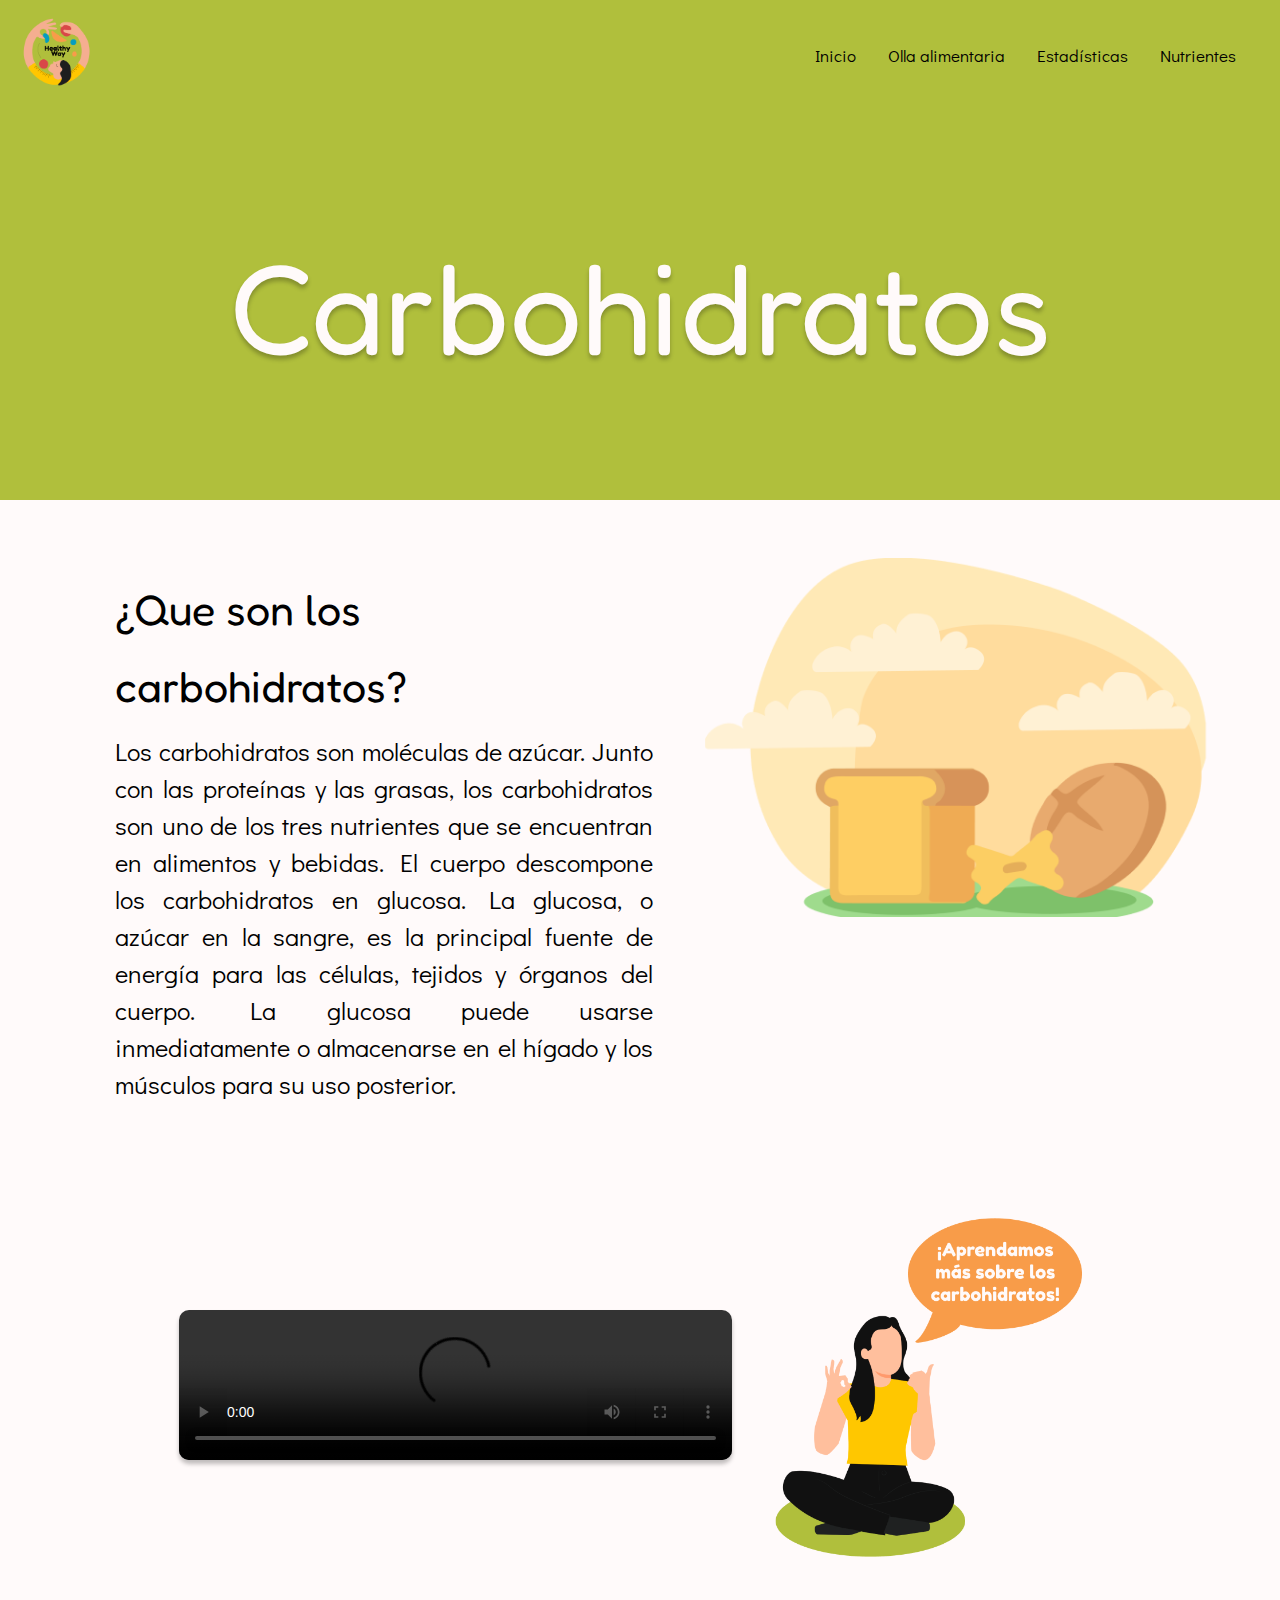
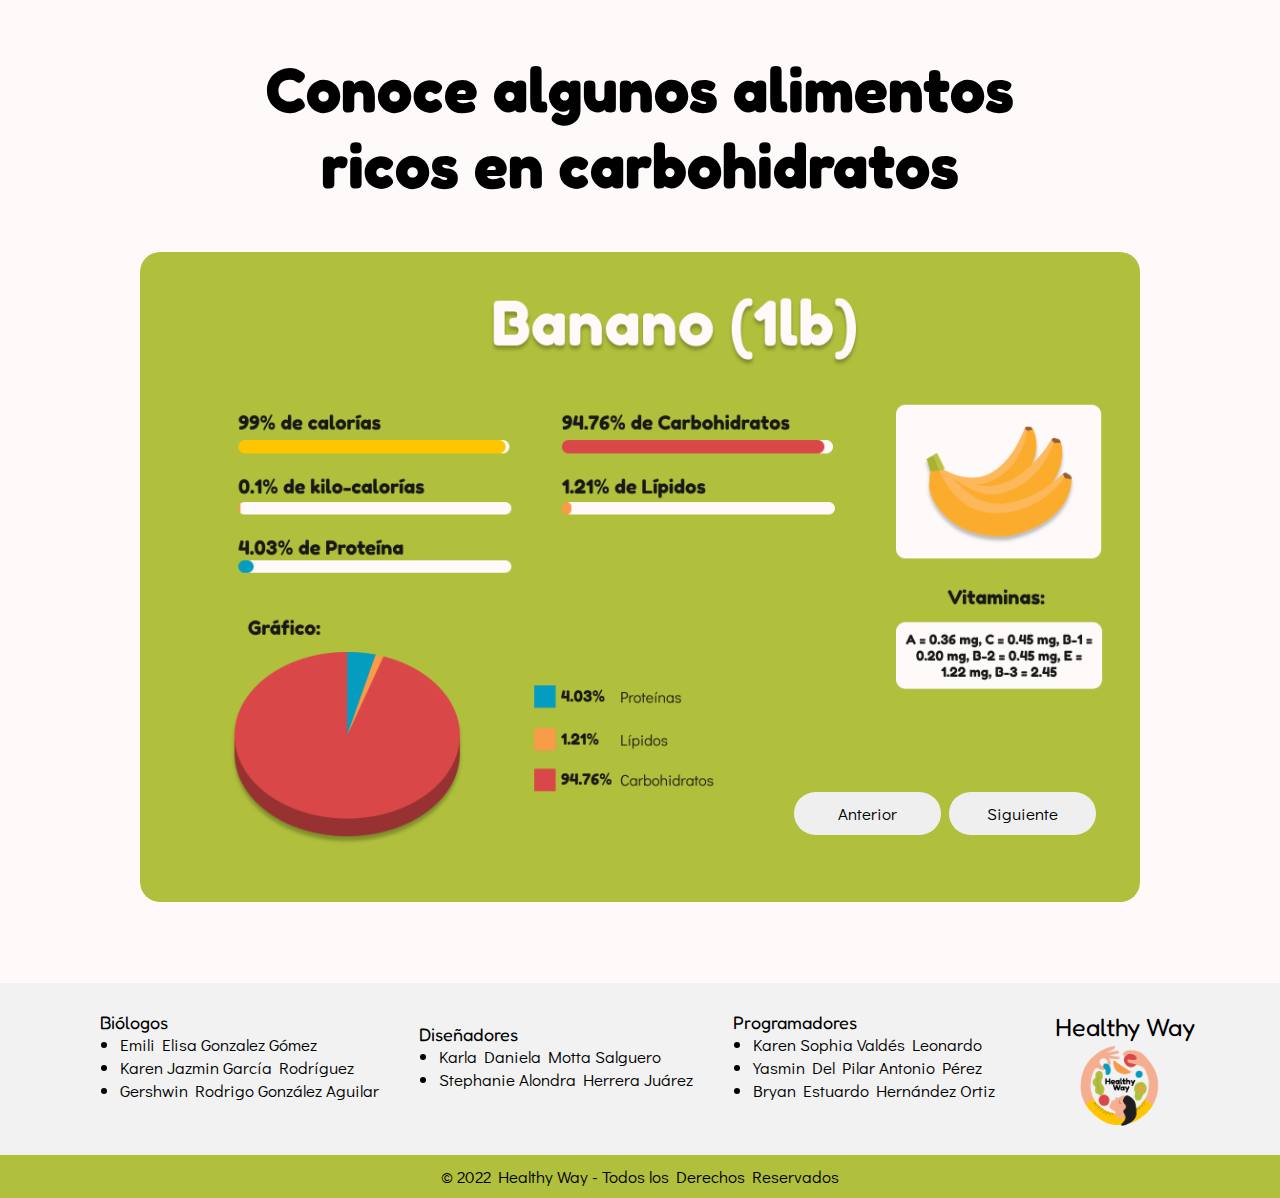
==== commit a0816ada: "avance de responsive celular alimentos" ====
--- a/carbohidratos.html
+++ b/carbohidratos.html
@@ -45,5 +45,6 @@
     <!--CONECCIONES JS-->
     <script src="./Js/carbohidratos.js" type="module"></script>
     <script src="./Js/data/alimentos_carbohidratos.js"></script>
+    <!--<script src="./Js/data/carbohidratos-phone.js"></script>-->
 </body>
 </html>
--- a/Css/para_header.css
+++ b/Css/para_header.css
@@ -71,7 +71,7 @@
     height: auto;
     margin-bottom: 8%;
 }
-.tituloParaProteina, .tituloParacarbo{
+.tituloParaProteina, .tituloParacarbo, .tituloParaLi{
     font-family: Fredoka One;
     font-size: 128px;
     font-weight: 400;
@@ -81,6 +81,9 @@
 
     text-shadow: 0px 4px 4px rgba(0, 0, 0, 0.25);
     color: var(--blanco);
+}
+.tituloParaLi{
+    margin-top: 5rem;
 }
 .para_header2{
     width: 100%;
@@ -96,6 +99,26 @@
 }
 .img_de_carbohidratos{
     display: none;
+}
+
+/*PARA LÍPIDOS*/
+.para_header3{
+    width: 100%;
+    height: 50rem;
+    padding: 16px; 
+    display: flex;
+    background-color: var(--naranja);
+    flex-direction: column;
+    justify-content: space-between;
+    align-items: center;
+    background-repeat: no-repeat;
+    background-size: cover;
+}
+.Img3{
+    width: 37rem;
+}
+.img_de_lipidos{
+ display: none;       
 }
 @media (max-width:37.5rem){
     *{
@@ -140,7 +163,7 @@
         height: 40rem;
         justify-content: start;
     }
-    .img_de_proteinas, .img_de_carbohidratos{
+    .img_de_proteinas, .img_de_carbohidratos, .img_de_lipidos{
         margin: auto;
         width: 85%;
         display: flex;
@@ -149,4 +172,23 @@
     .img_de_carbohidratos{
         margin-top: -1rem;
     }
+    .img_de_lipidos{
+        margin-top: -2rem;
+    }
+    .tituloParaLi{
+        font-size: 50px;
+    }
+    .Img3{
+        display: none;
+    }
+    .Info_Li{
+        width: 100%;
+        height: auto;
+        border-radius: 25px 25px 0px  0px;
+        background-color: var(--blanco);
+        justify-content: center;
+        align-items: center;
+        margin-top: -2rem;
+        padding-top: 4rem;
+    }
 }--- a/Css/carbohidratos/video.css
+++ b/Css/carbohidratos/video.css
@@ -2,7 +2,7 @@
     width: 100%;
     margin: auto;
     padding: 5%;
-    background-image: url(/img/Group_58.png);
+    background-image: url(https://i.postimg.cc/66DGfs0T/Group-58.png);
     background-repeat: no-repeat;
     background-size: cover;
     margin-bottom: 3rem;
--- a/Css/carbohidratos/alimentos.css
+++ b/Css/carbohidratos/alimentos.css
@@ -27,7 +27,7 @@
 .tituloC{
     font-size: 63px;
     text-align: center;
-    font-family: Fredoka One;
+    font-family: 'Fredoka One', cursive;
     margin-bottom: 2%;
 
 }
@@ -49,6 +49,48 @@
     background-color: rgb(36, 185, 41); 
 
 }
+/**DATA DE ALIMENTOS EN CARBOHIDRATOS**/
+.carousel{
+    max-width: 100rem;
+    height: auto;
+    margin: 0 auto;
+    display: flex;
+    flex-direction: column;
+    align-items: center;
+}
+.contenido{
+    width: 100rem;
+    height: 65rem;
+    background-size: cover;
+    border-radius: 2rem;
+}
+.caja_botones {
+    display: flex;
+    flex-direction: row;
+    justify-content: center;
+    align-items: center;
+
+    position: relative;
+    top: -11rem;
+    left: 30.5rem;
+}
+.back{
+    position: relative;
+    width: 14.7rem;
+    height: 4.3rem;
+    border-radius: 50px;
+    border: none;
+    margin: 0rem 0.4rem 0rem 0.4rem;
+}
+.next{
+    position: relative;
+    width: 14.7rem;
+    height: 4.3rem;
+    border-radius: 5rem;
+    border: none;
+    margin: 0rem 0.4rem 0rem 0.4rem;
+}
+
 @media (max-width:37.5rem){
     .tituloC{
         display: none;
@@ -71,4 +113,47 @@
     .alimentocar{
         display: none;
     }
+    .carousel{
+        display: none;
+    }
+    .cphone{
+        width: 10rem;
+        height: auto;
+        
+        display: flex;
+        flex-direction: column;
+        align-items: center;
+    }
+    #imagen{
+        width: 31.5rem;
+        height: 50.6rem;
+        background-size: cover;
+        border-radius: 2rem;
+    }
+    .caja_botones{
+        display: flex;
+        flex-direction: row;
+        justify-content: center;
+        align-items: center;
+
+        position: relative;
+        top: -7rem;
+        left: -0.5rem;
+    }
+    .back{
+        position: relative;
+        width: 8.5rem;
+        height: 3rem;
+        border-radius: 50px;
+        border: none;
+        margin: 0rem 0.4rem 0rem 0.4rem;
+    }
+    .next{
+        position: relative;
+        width: 8.5rem;
+        height: 3rem;
+        border-radius: 5rem;
+        border: none;
+        margin: 0rem 0.4rem 0rem 0.4rem;
+    }
 }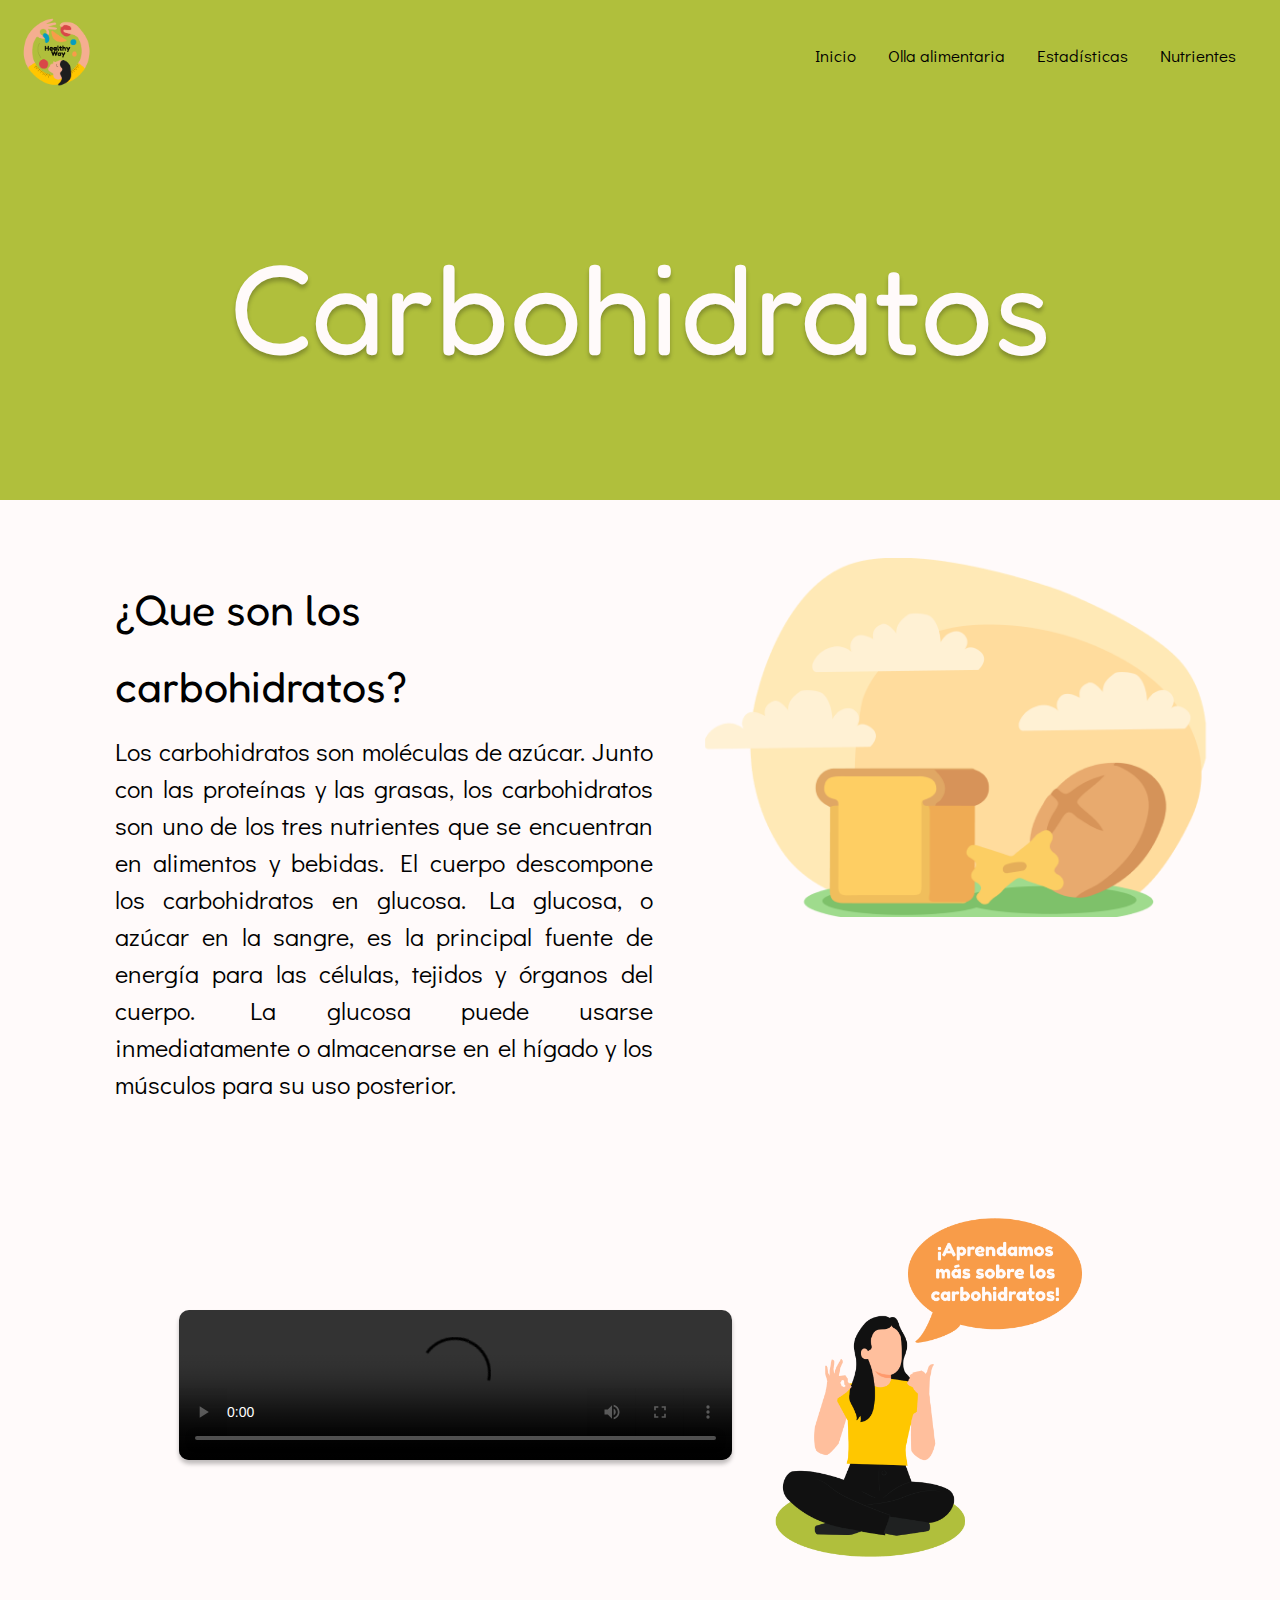
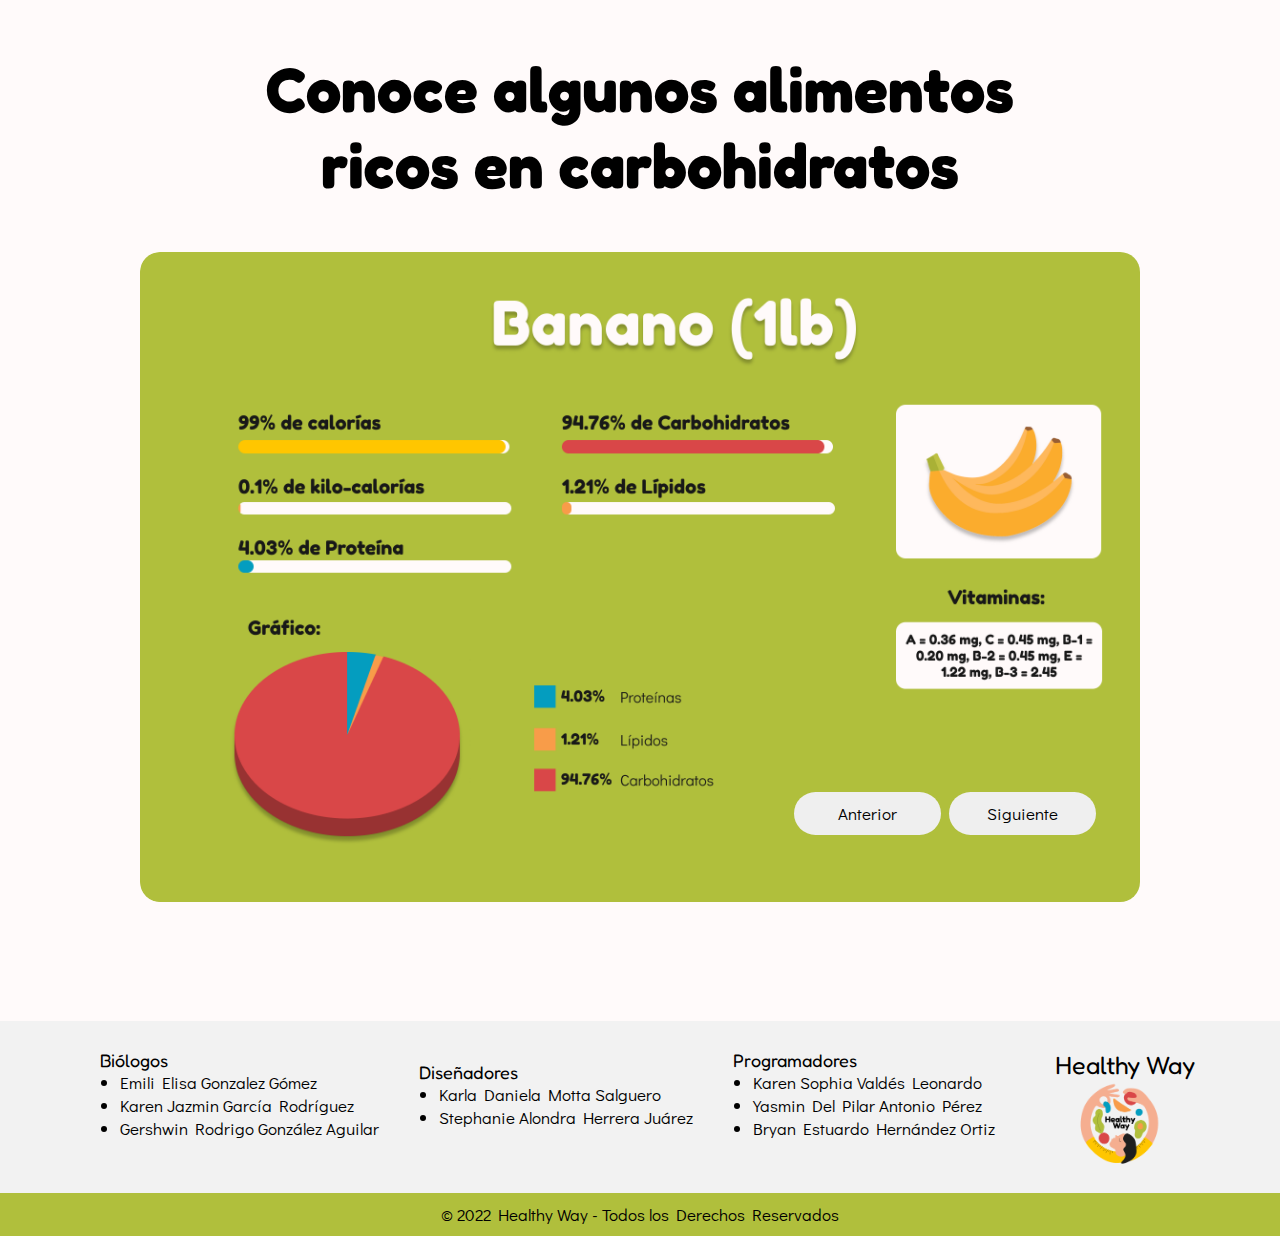
==== commit 7df80f62: "prueba" ====
--- a/carbohidratos.html
+++ b/carbohidratos.html
@@ -38,13 +38,21 @@
 
     <!--INFORMACIÓN SOBRE NUTRIENTES RICOS EN CARBOHIDRATOS-->
     <section id="alimentoC"></section>
-    
+    <main class="cphone2">
+        <article class="phimagen">
+            <img src="./img/carbohidratos/celular/banano.png" alt="" class="ali">
+            <img src="./img/carbohidratos/celular/Cebolla.png" alt="" class="ali">
+            <img src=".img/carbohidratos/celular/Piña.png" alt="" class="ali">
+            <img src="./img/carbohidratos/celular/Calabaza.png" alt="" class="ali">
+        </article>
+    </main>    
     <!-- INFORMACIÓN DE INTEGRANTES DE EQUIPO HEALTHY WAY / YASMIN ANTONIO-->
     <footer id="colegas" class="colegas"></footer>
   
     <!--CONECCIONES JS-->
     <script src="./Js/carbohidratos.js" type="module"></script>
     <script src="./Js/data/alimentos_carbohidratos.js"></script>
-    <!--<script src="./Js/data/carbohidratos-phone.js"></script>-->
+    <!--<script src="./Js/data/carbohidratos-phone.js"  ></script>-->
 </body>
 </html>
+
--- a/Css/carbohidratos/alimentos.css
+++ b/Css/carbohidratos/alimentos.css
@@ -74,6 +74,10 @@
     top: -11rem;
     left: 30.5rem;
 }
+
+.cphone2{
+    display: none;
+}
 .back{
     position: relative;
     width: 14.7rem;
@@ -90,6 +94,11 @@
     border: none;
     margin: 0rem 0.4rem 0rem 0.4rem;
 }
+.btn{
+    display: none;
+}
+
+@media (max-width: 136.6rem) {}
 
 @media (max-width:37.5rem){
     .tituloC{
@@ -116,29 +125,46 @@
     .carousel{
         display: none;
     }
-    .cphone{
-        width: 10rem;
+    .cphone {
+        display: none;
+    }
+    .cphone2{
+        width: 40rem;
         height: auto;
-        
+        overflow: hidden;
+
         display: flex;
         flex-direction: column;
         align-items: center;
+
     }
-    #imagen{
+    .phimagen{
         width: 31.5rem;
         height: 50.6rem;
         background-size: cover;
         border-radius: 2rem;
+        transform: translateY(0);
+    }
+    .ali{
+        width: 315px;
+        height: 510px;
+        display: flex;
+        align-items: center;
     }
     .caja_botones{
+        display: none;
+    }
+    .btn{
         display: flex;
         flex-direction: row;
         justify-content: center;
-        align-items: center;
-
+        overflow: inherit;
+        flex-basis: 33%;
+        cursor: pointer;
+        z-index: 5;
         position: relative;
-        top: -7rem;
-        left: -0.5rem;
+        top: 49rem;
+        left: -12rem;
     }
     .back{
         position: relative;
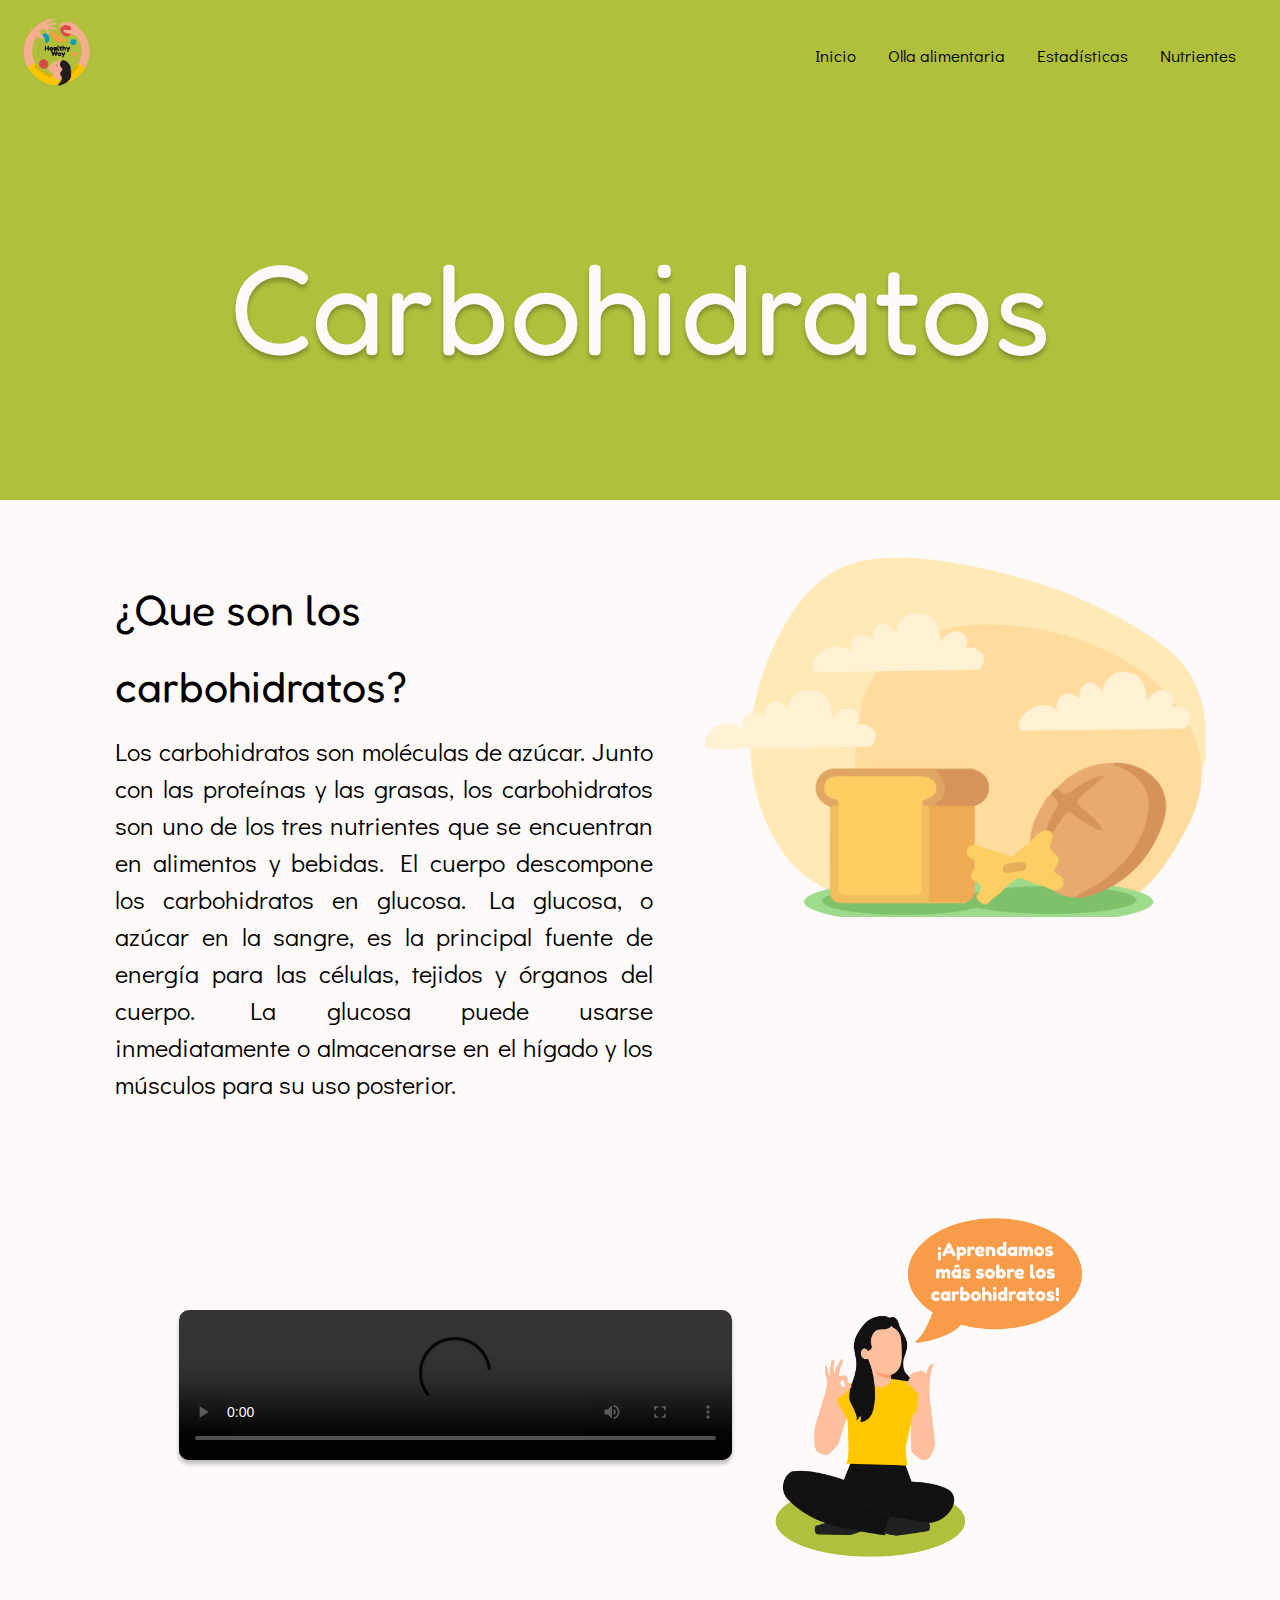
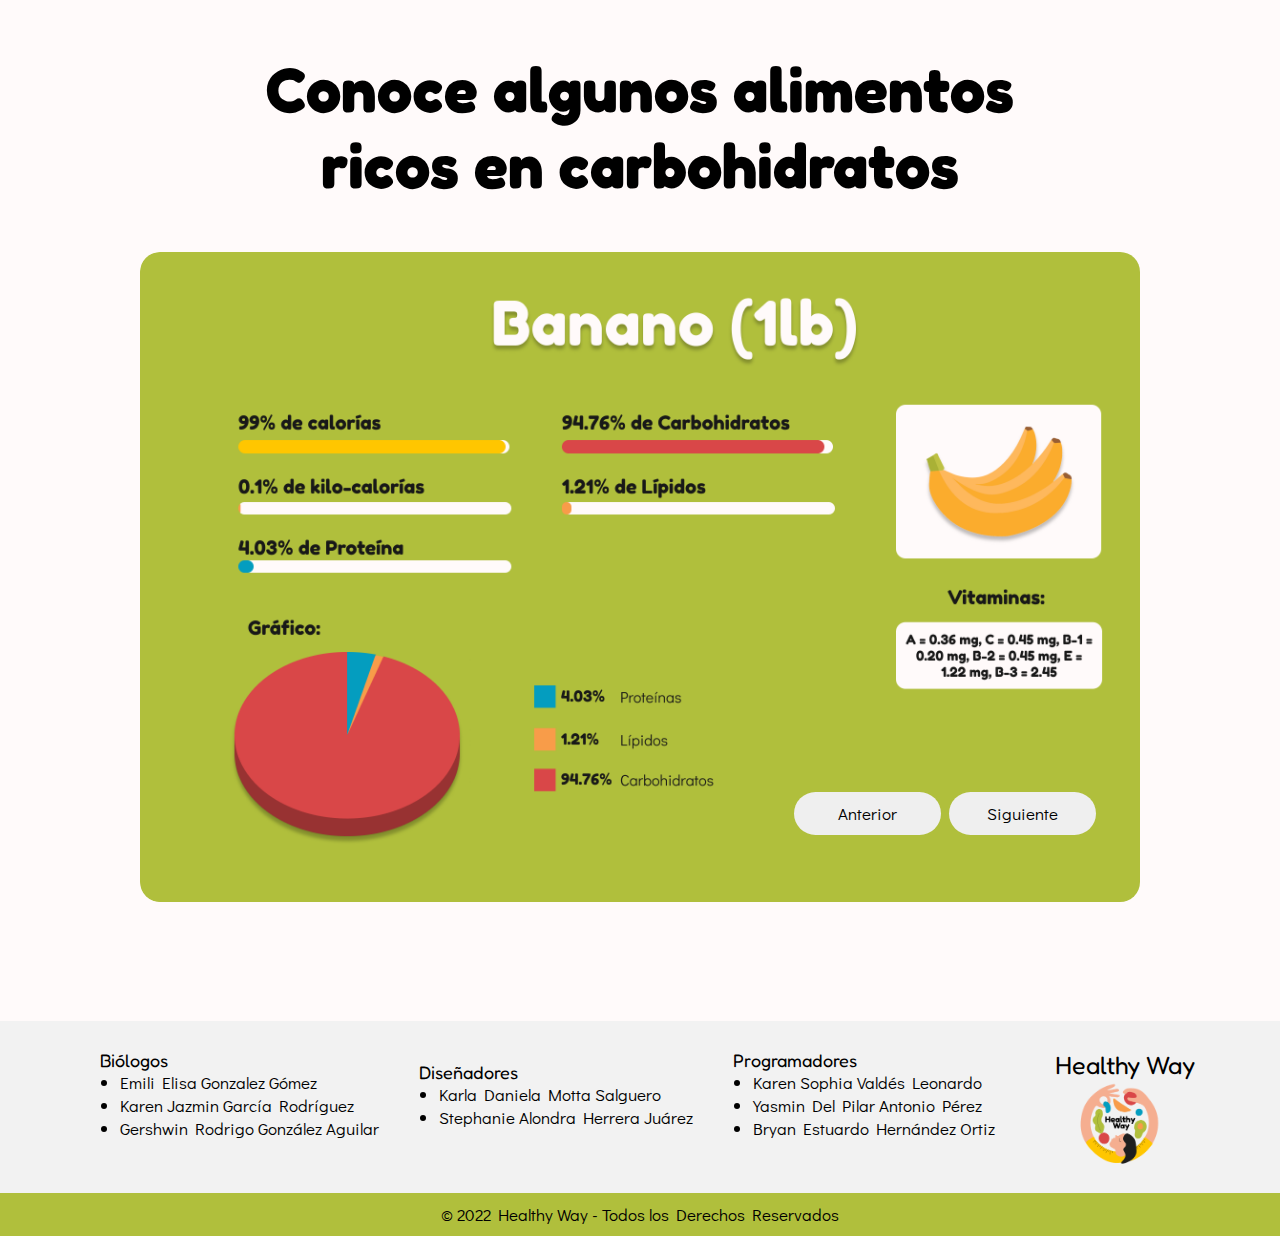
==== commit 7e089940: "BAse de datos responsive terminada y se agrega excel para crear platillos. Yasmin Antonio" ====
--- a/carbohidratos.html
+++ b/carbohidratos.html
@@ -1,5 +1,5 @@
 <!DOCTYPE html>
-<html lang="en">
+<html lang="es">
 <head>
     <meta name="viewport" content="width=device-width,initial-scale=1,maximum-scale=1"> 
     <!--LINKS CSS-->
@@ -38,14 +38,7 @@
 
     <!--INFORMACIÓN SOBRE NUTRIENTES RICOS EN CARBOHIDRATOS-->
     <section id="alimentoC"></section>
-    <main class="cphone2">
-        <article class="phimagen">
-            <img src="./img/carbohidratos/celular/banano.png" alt="" class="ali">
-            <img src="./img/carbohidratos/celular/Cebolla.png" alt="" class="ali">
-            <img src=".img/carbohidratos/celular/Piña.png" alt="" class="ali">
-            <img src="./img/carbohidratos/celular/Calabaza.png" alt="" class="ali">
-        </article>
-    </main>    
+    
     <!-- INFORMACIÓN DE INTEGRANTES DE EQUIPO HEALTHY WAY / YASMIN ANTONIO-->
     <footer id="colegas" class="colegas"></footer>
   
--- a/Css/carbohidratos/alimentos.css
+++ b/Css/carbohidratos/alimentos.css
@@ -119,6 +119,10 @@
         background-color: rgb(74, 232, 53); 
     
     }
+    .InfoAlimento{
+        width: 70.5rem;
+        height: auto;
+    }
     .alimentocar{
         display: none;
     }
@@ -129,7 +133,7 @@
         display: none;
     }
     .cphone2{
-        width: 40rem;
+        width: 70.5rem;
         height: auto;
         overflow: hidden;
 
@@ -139,11 +143,12 @@
 
     }
     .phimagen{
-        width: 31.5rem;
+        width: 70.5rem;
         height: 50.6rem;
-        background-size: cover;
+        
         border-radius: 2rem;
-        transform: translateY(0);
+       
+        margin-left: 30rem;
     }
     .ali{
         width: 315px;
@@ -158,13 +163,11 @@
         display: flex;
         flex-direction: row;
         justify-content: center;
-        overflow: inherit;
-        flex-basis: 33%;
-        cursor: pointer;
+        
         z-index: 5;
         position: relative;
-        top: 49rem;
-        left: -12rem;
+        top: 21rem;
+        left: -40rem;
     }
     .back{
         position: relative;
